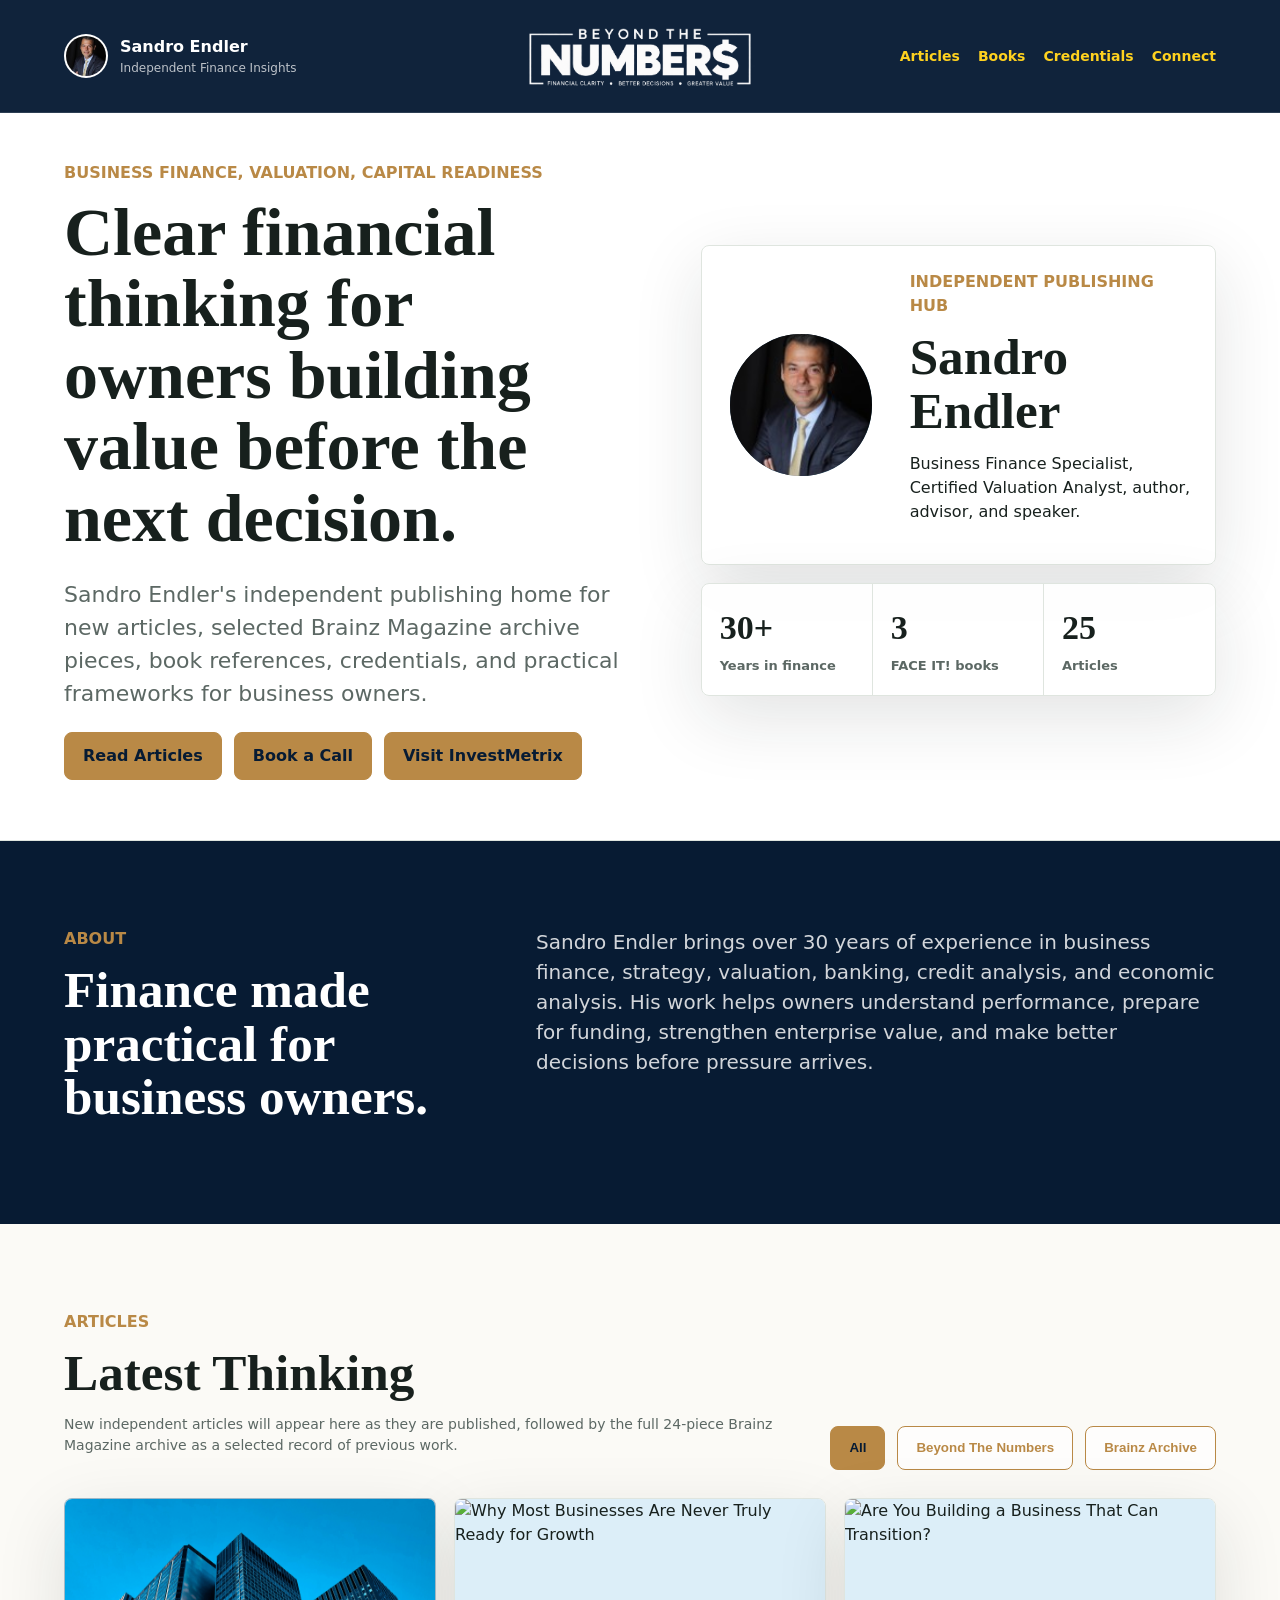
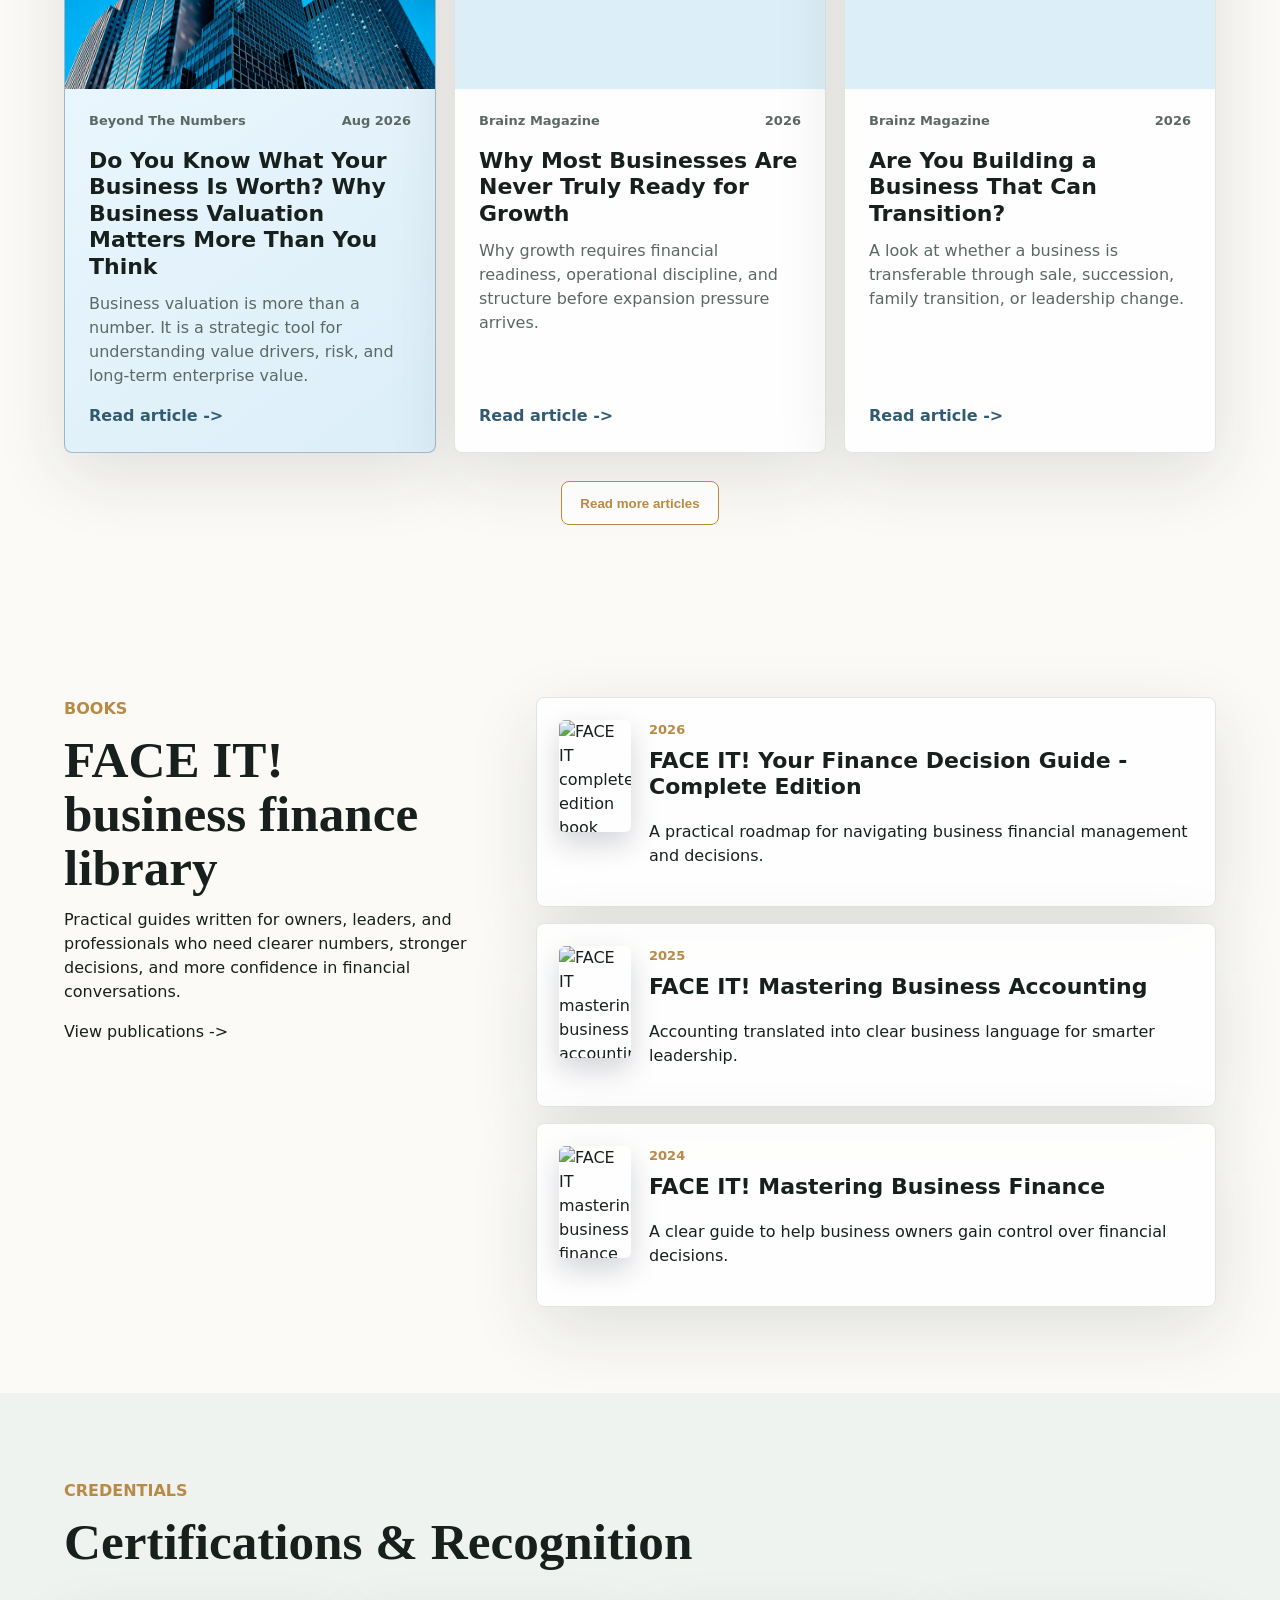
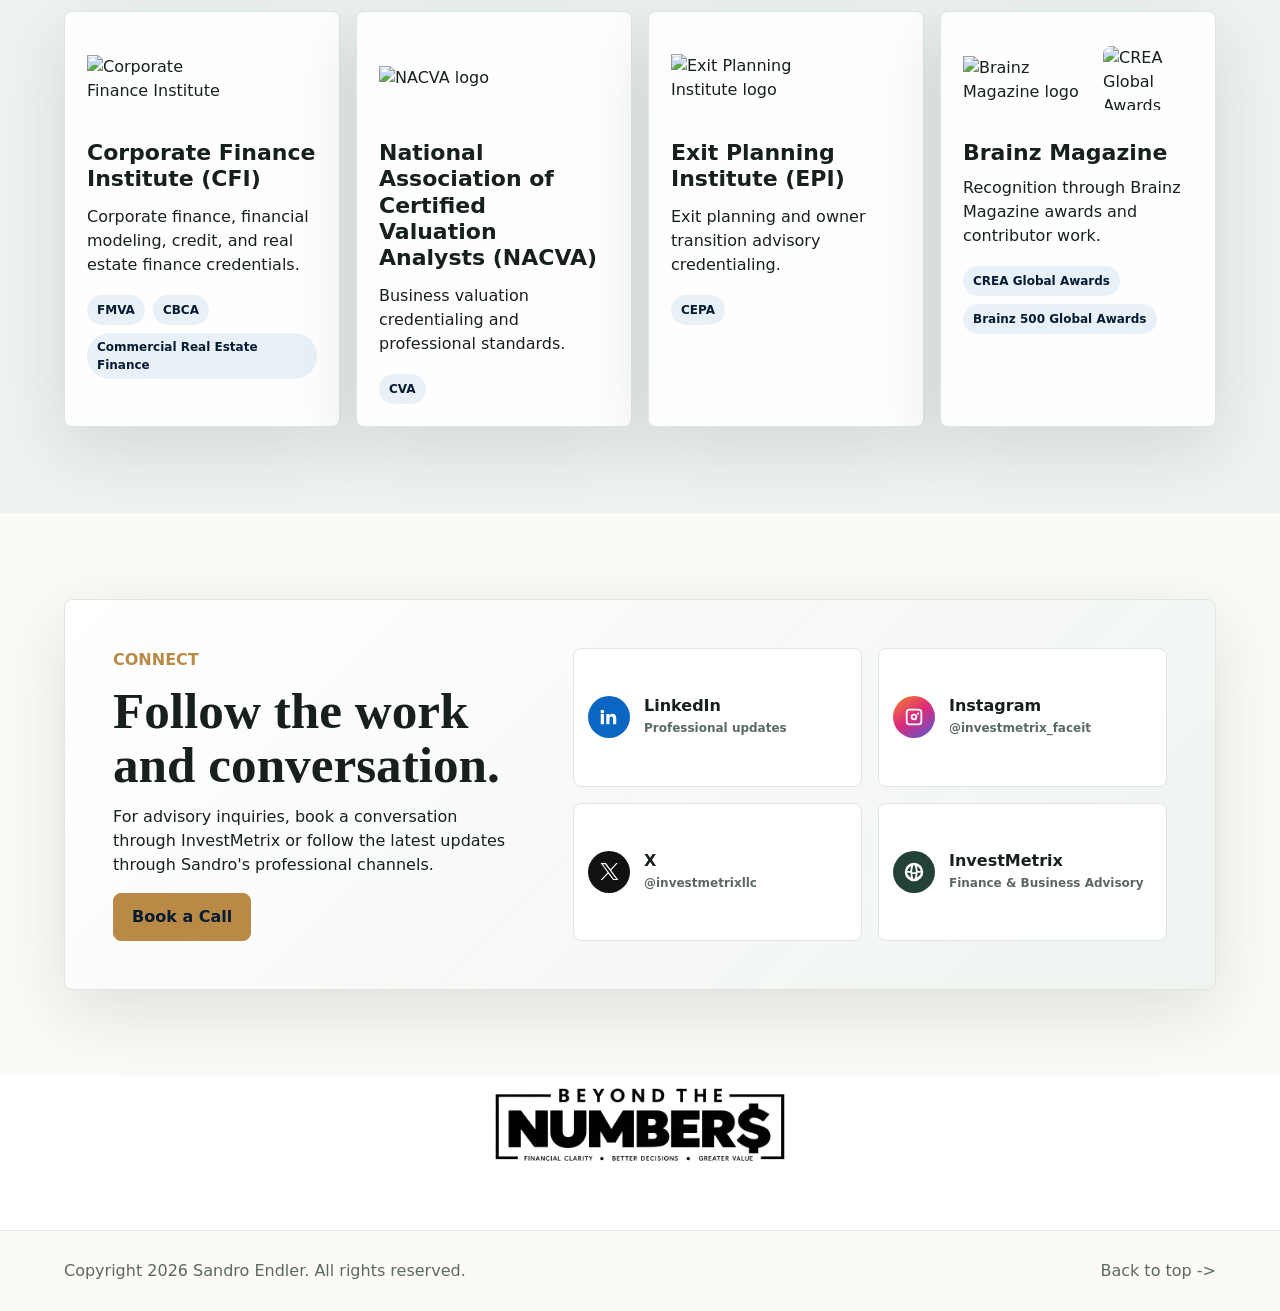
==== index.html @ a24d7254 "Add files via upload" ====
<!doctype html>
<html lang="en">
  <head>
    <meta charset="utf-8" />
    <meta name="viewport" content="width=device-width, initial-scale=1" />
    <title>Sandro Endler | Finance Articles, Books & Insights</title>
    <meta
      name="description"
      content="Articles, books, certifications, and finance insights from Sandro Endler, business finance specialist and founder of InvestMetrix."
    />
    <link rel="stylesheet" href="styles.css" />
  </head>
  <body>
    <svg class="icon-sprite" aria-hidden="true" focusable="false">
      <symbol id="icon-linkedin" viewBox="0 0 24 24">
        <path d="M6.94 8.98H3.75v10.29h3.19V8.98ZM5.34 4.73a1.85 1.85 0 1 0 0 3.7 1.85 1.85 0 0 0 0-3.7Zm13.91 8.64c0-3.09-1.65-4.53-3.85-4.53a3.33 3.33 0 0 0-3.01 1.66h-.04V8.98H9.3v10.29h3.18v-5.09c0-1.34.25-2.64 1.91-2.64 1.64 0 1.66 1.53 1.66 2.73v5h3.19v-5.9Z" />
      </symbol>
      <symbol id="icon-instagram" viewBox="0 0 24 24">
        <path d="M7.5 3.75h9A3.75 3.75 0 0 1 20.25 7.5v9a3.75 3.75 0 0 1-3.75 3.75h-9A3.75 3.75 0 0 1 3.75 16.5v-9A3.75 3.75 0 0 1 7.5 3.75Zm0 1.8A1.95 1.95 0 0 0 5.55 7.5v9a1.95 1.95 0 0 0 1.95 1.95h9a1.95 1.95 0 0 0 1.95-1.95v-9a1.95 1.95 0 0 0-1.95-1.95h-9Zm4.5 3.2a3.25 3.25 0 1 1 0 6.5 3.25 3.25 0 0 1 0-6.5Zm0 1.8a1.45 1.45 0 1 0 0 2.9 1.45 1.45 0 0 0 0-2.9Zm4.1-2.95a1.05 1.05 0 1 1 0 2.1 1.05 1.05 0 0 1 0-2.1Z" />
      </symbol>
      <symbol id="icon-x" viewBox="0 0 24 24">
        <path d="M14.18 10.25 20.78 3h-1.56l-5.73 6.29L8.91 3H3.63l6.92 9.51L3.63 20.1h1.56l6.05-6.64 4.84 6.64h5.28l-7.18-9.85Zm-2.14 2.35-.7-.95-5.58-7.48h2.4l4.5 6.03.7.95 5.86 7.86h-2.4l-4.78-6.41Z" />
      </symbol>
      <symbol id="icon-globe" viewBox="0 0 24 24">
        <path d="M12 2.75a9.25 9.25 0 1 0 0 18.5 9.25 9.25 0 0 0 0-18.5Zm6.84 8.35h-3.12a13.74 13.74 0 0 0-1.05-5.07 7.5 7.5 0 0 1 4.17 5.07Zm-6.84-6.6c.79 1.15 1.57 3.34 1.74 6.6h-3.48c.17-3.26.95-5.45 1.74-6.6Zm-7.08 8.35h3.58c.03 1.7.24 3.27.6 4.59a7.5 7.5 0 0 1-4.18-4.59Zm3.58-1.75H5.16a7.5 7.5 0 0 1 4.17-5.07 13.74 13.74 0 0 0-1.05 5.07Zm3.5 8.4c-.7-1.01-1.39-2.85-1.66-5.4h3.32c-.27 2.55-.96 4.39-1.66 5.4Zm1.84-7.15h-3.68a30.62 30.62 0 0 1 0-1.25h3.68a30.62 30.62 0 0 1 0 1.25Zm1.06 5.09c.36-1.32.57-2.89.6-4.59h3.58a7.5 7.5 0 0 1-4.18 4.59Z" />
      </symbol>
      <symbol id="icon-chart" viewBox="0 0 24 24">
        <path d="M4.5 19.5h15a1 1 0 0 0 0-2h-14v-13a1 1 0 0 0-2 0v14a1 1 0 0 0 1 1Zm3-4.5a1 1 0 0 0 1.42 0l2.25-2.25 2.08 2.08a1 1 0 0 0 1.42 0l4.83-4.83a1 1 0 1 0-1.42-1.42l-4.12 4.13-2.08-2.09a1 1 0 0 0-1.42 0L7.5 13.59a1 1 0 0 0 0 1.41Z" />
      </symbol>
    </svg>
    <header class="site-header">
      <a class="brand" href="#top" aria-label="Sandro Endler home">
        <img class="brand-photo" src="assets/sandro-endler-author-picture.jpg" alt="Sandro Endler" />
        <span>
          <strong>Sandro Endler</strong>
          <small>Independent Finance Insights</small>
        </span>
      </a>
      <a class="header-logo" href="#top" aria-label="Beyond the Numbers home">
        <img src="[data-uri]" alt="Beyond the Numbers" />
      </a>
      <nav aria-label="Primary navigation">
        <a href="#articles">Articles</a>
        <a href="#books">Books</a>
        <a href="#credentials">Credentials</a>
        <a href="#contact">Connect</a>
      </nav>
    </header>

    <main id="top">
      <section class="hero">
        <div class="hero-copy">
          <p class="eyebrow">Business finance, valuation, capital readiness</p>
          <h1>Clear financial thinking for owners building value before the next decision.</h1>
          <p class="hero-text">
            Sandro Endler's independent publishing home for new articles, selected Brainz
            Magazine archive pieces, book references, credentials, and practical frameworks
            for business owners.
          </p>
          <div class="hero-actions" aria-label="Primary actions">
            <a class="button primary" href="#articles">Read Articles</a>
            <a class="button secondary" href="https://calendly.com/investmetrix-pkm/new-meeting?month=2026-08" target="_blank" rel="noreferrer">Book a Call</a>
            <a class="button secondary" href="https://investmetrix.com/" target="_blank" rel="noreferrer">Visit InvestMetrix</a>
          </div>
        </div>
        <aside class="hero-panel" aria-label="Professional profile summary">
          <div class="profile-card">
            <img class="portrait portrait-photo" src="assets/sandro-endler-author-picture.jpg" alt="Sandro Endler" />
            <div>
              <p class="profile-kicker">Independent publishing hub</p>
              <h2>Sandro Endler</h2>
              <p>Business Finance Specialist, Certified Valuation Analyst, author, advisor, and speaker.</p>
            </div>
          </div>
          <div class="metric-grid">
            <div>
              <strong>30+</strong>
              <span>Years in finance</span>
            </div>
            <div>
              <strong>3</strong>
              <span>FACE IT! books</span>
            </div>
            <div>
              <strong>25</strong>
              <span>Articles</span>
            </div>
          </div>
        </aside>
      </section>

      <section class="intro-band" aria-label="About Sandro">
        <div>
          <p class="section-label">About</p>
          <h2>Finance made practical for business owners.</h2>
        </div>
        <p>
          Sandro Endler brings over 30 years of experience in business finance, strategy,
          valuation, banking, credit analysis, and economic analysis. His work helps owners
          understand performance, prepare for funding, strengthen enterprise value, and make
          better decisions before pressure arrives.
        </p>
      </section>

      <section class="section" id="articles">
        <div class="section-heading">
          <div>
            <p class="section-label">Articles</p>
            <h2>Latest Thinking</h2>
            <p class="section-intro">
              New independent articles will appear here as they are published, followed by the
              full 24-piece Brainz Magazine archive as a selected record of previous work.
            </p>
          </div>
          <div class="filters" aria-label="Article filters">
            <button class="filter active" type="button" data-filter="all">All</button>
            <button class="filter" type="button" data-filter="original">Beyond The Numbers</button>
            <button class="filter" type="button" data-filter="brainz">Brainz Archive</button>
          </div>
        </div>
        <div class="article-grid" id="articleGrid" aria-live="polite"></div>
        <div class="article-more">
          <button class="button secondary" id="articleToggle" type="button" hidden>Read more articles</button>
        </div>
      </section>

      <section class="section split" id="books">
        <div>
          <p class="section-label">Books</p>
          <h2>FACE IT! business finance library</h2>
          <p>
            Practical guides written for owners, leaders, and professionals who need clearer
            numbers, stronger decisions, and more confidence in financial conversations.
          </p>
          <a class="text-link" href="https://faceitbooks.com/" target="_blank" rel="noreferrer">View publications</a>
        </div>
        <div class="book-list">
          <a class="book-card-link" href="https://faceitbooks.com/" target="_blank" rel="noreferrer">
            <img class="book-cover" src="https://img1.wsimg.com/isteam/ip/8fbbcf74-b5f7-44ec-bb6f-221cc5fe2a6e/Complete%20Edition%20Book%20Cover%20COming%20Soon.png/:/rs=w:160,h:240,cg:true,m/cr=w:160,h:240" alt="FACE IT complete edition book cover" />
            <span>2026</span>
            <h3>FACE IT! Your Finance Decision Guide - Complete Edition</h3>
            <p>A practical roadmap for navigating business financial management and decisions.</p>
          </a>
          <a class="book-card-link" href="https://faceitbooks.com/" target="_blank" rel="noreferrer">
            <img class="book-cover" src="https://img1.wsimg.com/isteam/ip/8fbbcf74-b5f7-44ec-bb6f-221cc5fe2a6e/blob-9ce7438.png/:/cr=t:0%25,l:0%25,w:100%25,h:100%25/rs=w:160,h:240,cg:true" alt="FACE IT mastering business accounting book cover" />
            <span>2025</span>
            <h3>FACE IT! Mastering Business Accounting</h3>
            <p>Accounting translated into clear business language for smarter leadership.</p>
          </a>
          <a class="book-card-link" href="https://faceitbooks.com/" target="_blank" rel="noreferrer">
            <img class="book-cover" src="https://img1.wsimg.com/isteam/ip/8fbbcf74-b5f7-44ec-bb6f-221cc5fe2a6e/blob-c83eae5.png/:/cr=t:0%25,l:0%25,w:100%25,h:100%25/rs=w:160,h:240,cg:true" alt="FACE IT mastering business finance book cover" />
            <span>2024</span>
            <h3>FACE IT! Mastering Business Finance</h3>
            <p>A clear guide to help business owners gain control over financial decisions.</p>
          </a>
        </div>
      </section>

      <section class="section credentials" id="credentials">
        <div class="section-heading">
          <div>
            <p class="section-label">Credentials</p>
            <h2>Certifications & Recognition</h2>
          </div>
        </div>
        <div class="credential-grid">
          <article>
            <div class="credential-logo-wrap">
              <img class="credential-logo cfi-logo" src="https://cdn.corporatefinanceinstitute.com/wp-content/themes/cfi/dist/images/logotm-cfi.svg" alt="Corporate Finance Institute logo" />
            </div>
            <h3>Corporate Finance Institute (CFI)</h3>
            <p>Corporate finance, financial modeling, credit, and real estate finance credentials.</p>
            <div class="credential-tags">
              <span>FMVA</span>
              <span>CBCA</span>
              <span>Commercial Real Estate Finance</span>
            </div>
          </article>
          <article>
            <div class="credential-logo-wrap">
              <img class="credential-logo nacva-logo" src="https://www.nacva.com/images/theme/logo.png" alt="NACVA logo" />
            </div>
            <h3>National Association of Certified Valuation Analysts (NACVA)</h3>
            <p>Business valuation credentialing and professional standards.</p>
            <div class="credential-tags">
              <span>CVA</span>
            </div>
          </article>
          <article>
            <div class="credential-logo-wrap">
              <img class="credential-logo epi-logo" src="https://exit-planning-institute.org/hs-fs/hubfs/EPI-Live-Logo_Full%20Color-1.png?width=175&height=78&name=EPI-Live-Logo_Full%20Color-1.png" alt="Exit Planning Institute logo" />
            </div>
            <h3>Exit Planning Institute (EPI)</h3>
            <p>Exit planning and owner transition advisory credentialing.</p>
            <div class="credential-tags">
              <span>CEPA</span>
            </div>
          </article>
          <article class="award-card brainz-award-card">
            <div class="credential-logo-wrap brainz-wrap">
              <img class="credential-logo brainz-logo" src="https://static.wixstatic.com/media/e8d7f8_9867eee030d94c4b805f8f80b3093bdc~mv2.png/v1/crop/x_0,y_1094,w_4500,h_2313/fill/w_254,h_132,fp_0.50_0.50,q_85,usm_0.66_1.00_0.01,enc_avif,quality_auto/fcfcfc-01.png" alt="Brainz Magazine logo" />
              <img class="award-image" src="https://img1.wsimg.com/isteam/ip/8fbbcf74-b5f7-44ec-bb6f-221cc5fe2a6e/Post%201%20Award%20.png/:/cr=t:0%25,l:0%25,w:100%25,h:100%25/rs=w:420,h:420" alt="CREA Global Awards recognition" />
            </div>
            <div class="brainz-award-copy">
              <h3>Brainz Magazine</h3>
              <p>Recognition through Brainz Magazine awards and contributor work.</p>
              <div class="credential-tags">
                <span>CREA Global Awards</span>
                <span>Brainz 500 Global Awards</span>
              </div>
            </div>
          </article>
        </div>
      </section>

      <section class="section contact" id="contact">
        <div>
          <p class="section-label">Connect</p>
          <h2>Follow the work and conversation.</h2>
          <p>
            For advisory inquiries, book a conversation through InvestMetrix or follow the
            latest updates through Sandro's professional channels.
          </p>
          <a class="button primary" href="https://calendly.com/investmetrix-pkm/new-meeting?month=2026-08" target="_blank" rel="noreferrer">Book a Call</a>
        </div>
        <div class="social-grid" aria-label="Social media links">
          <a class="social-link linkedin" href="https://www.linkedin.com/in/sandroendler" target="_blank" rel="noreferrer">
            <span class="social-icon"><svg><use href="#icon-linkedin"></use></svg></span>
            <span><strong>LinkedIn</strong><small>Professional updates</small></span>
          </a>
          <a class="social-link instagram" href="https://www.instagram.com/investmetrix_faceit" target="_blank" rel="noreferrer">
            <span class="social-icon"><svg><use href="#icon-instagram"></use></svg></span>
            <span><strong>Instagram</strong><small>@investmetrix_faceit</small></span>
          </a>
          <a class="social-link x-twitter" href="https://www.x.com/@investmetrixllc" target="_blank" rel="noreferrer">
            <span class="social-icon"><svg><use href="#icon-x"></use></svg></span>
            <span><strong>X</strong><small>@investmetrixllc</small></span>
          </a>
          <a class="social-link website" href="https://investmetrix.com/" target="_blank" rel="noreferrer">
            <span class="social-icon"><svg><use href="#icon-globe"></use></svg></span>
            <span><strong>InvestMetrix</strong><small>Finance & Business Advisory</small></span>
          </a>
        </div>
      </section>

      <section class="closing-logo" aria-label="Beyond the Numbers">
        <img src="[data-uri]" alt="Beyond the Numbers - Financial Clarity, Better Decisions, Greater Value" />
      </section>
    </main>

    <footer>
      <p>Copyright <span id="year"></span> Sandro Endler. All rights reserved.</p>
      <a href="#top">Back to top</a>
    </footer>

    <script src="articles.js?v=internal-reader-26"></script>
    <script src="script.js?v=internal-reader-26"></script>
  </body>
</html>
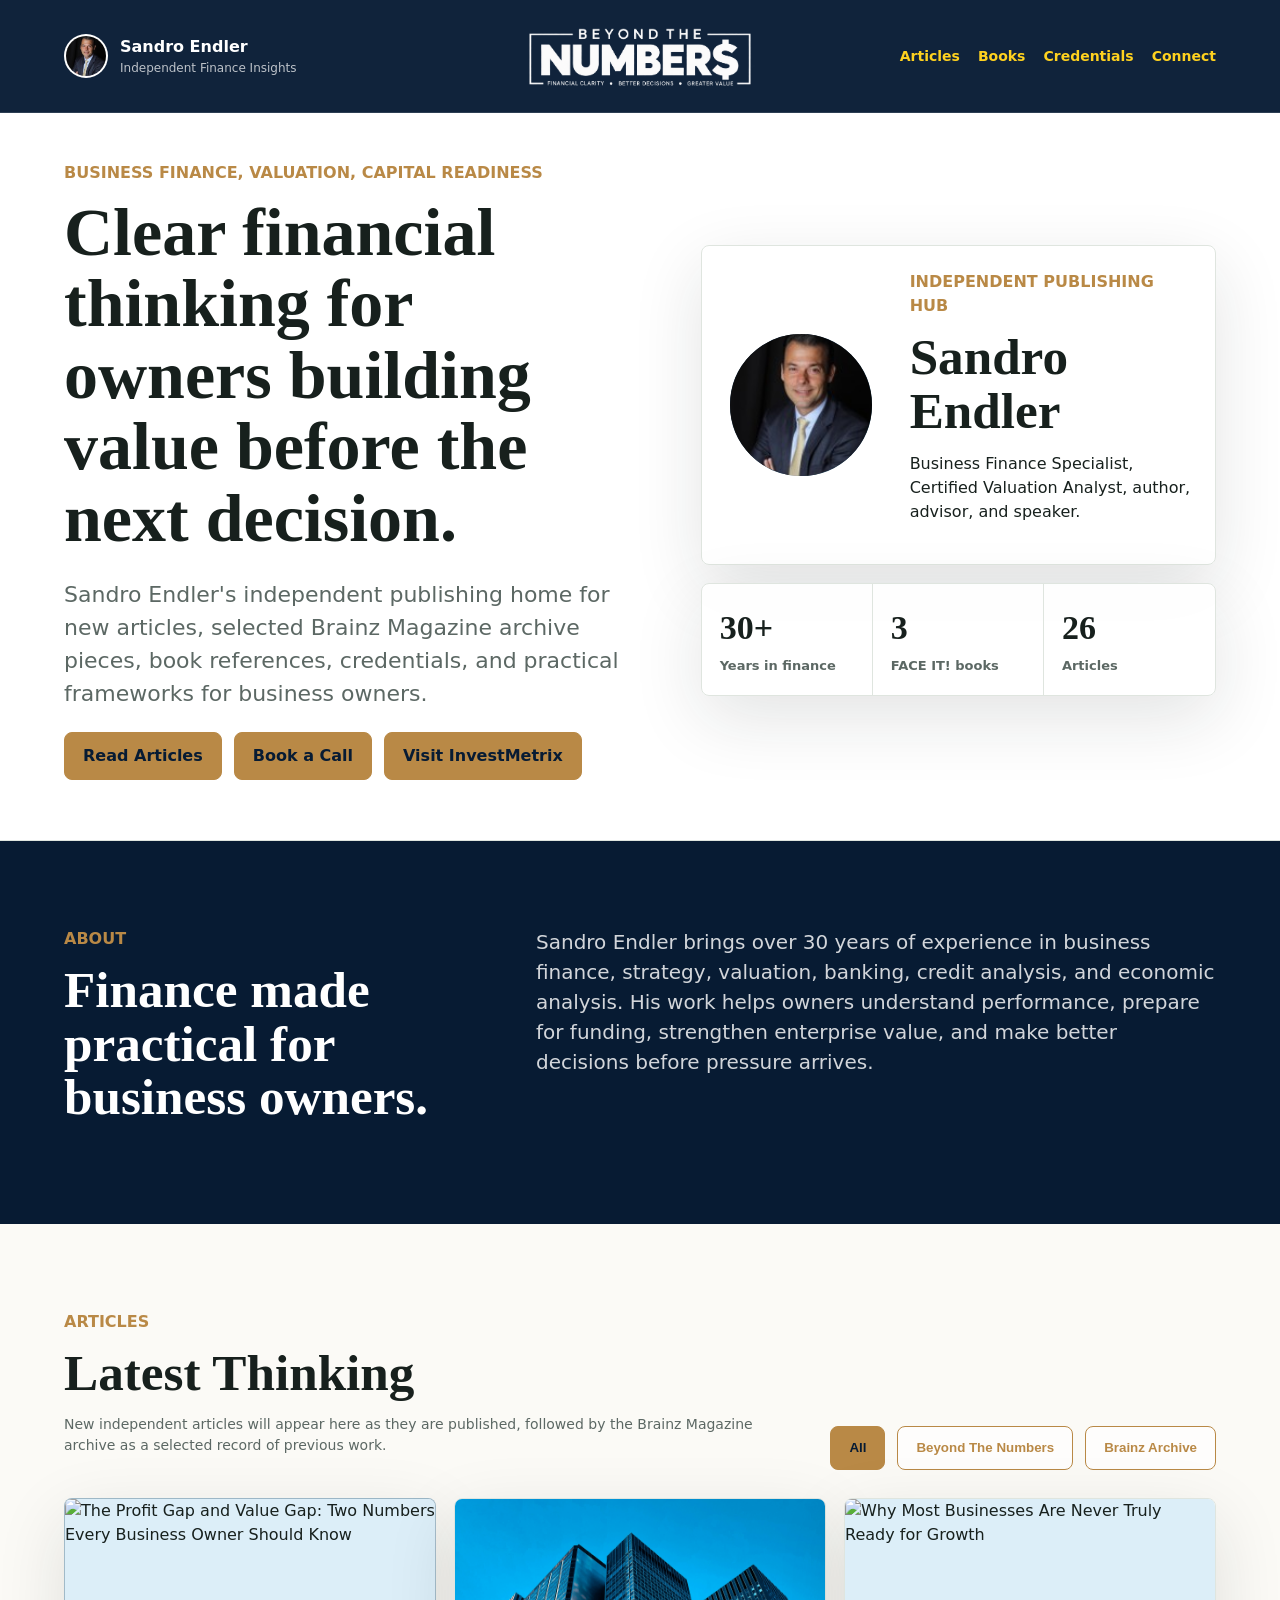
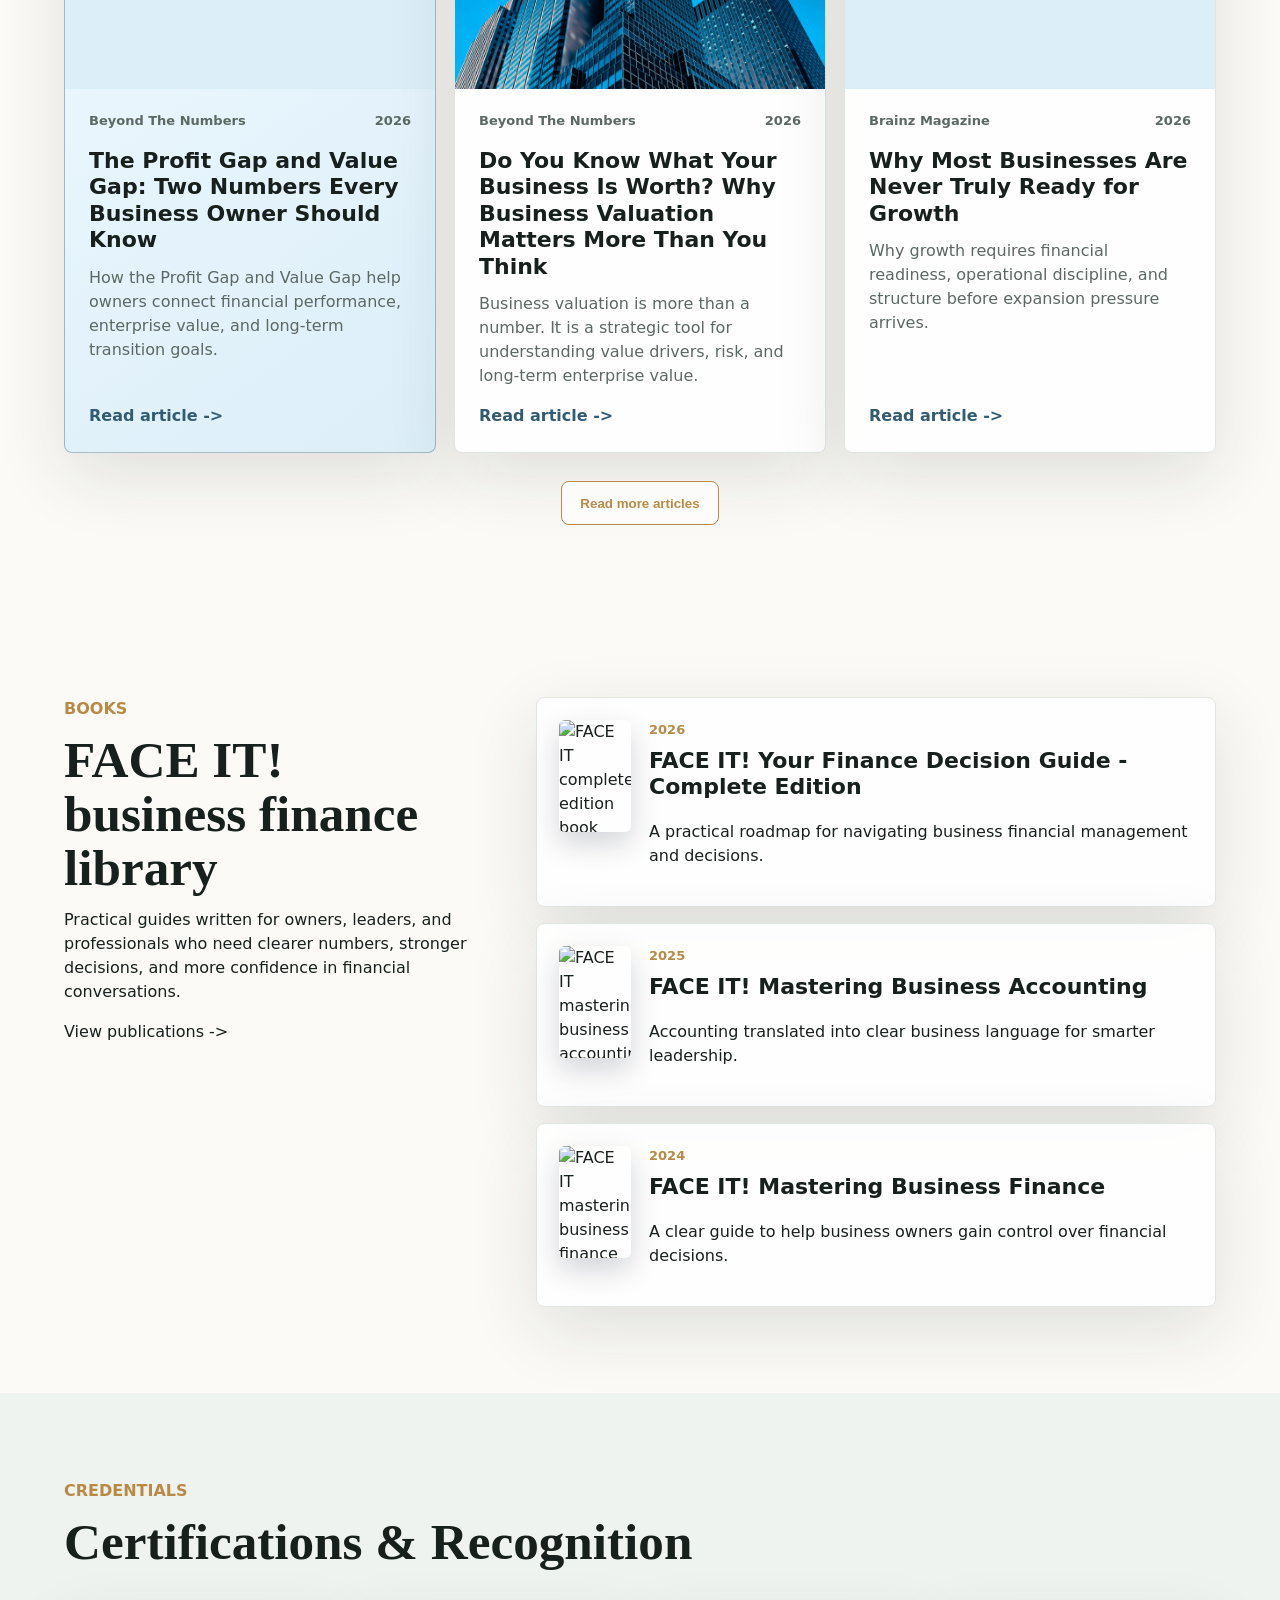
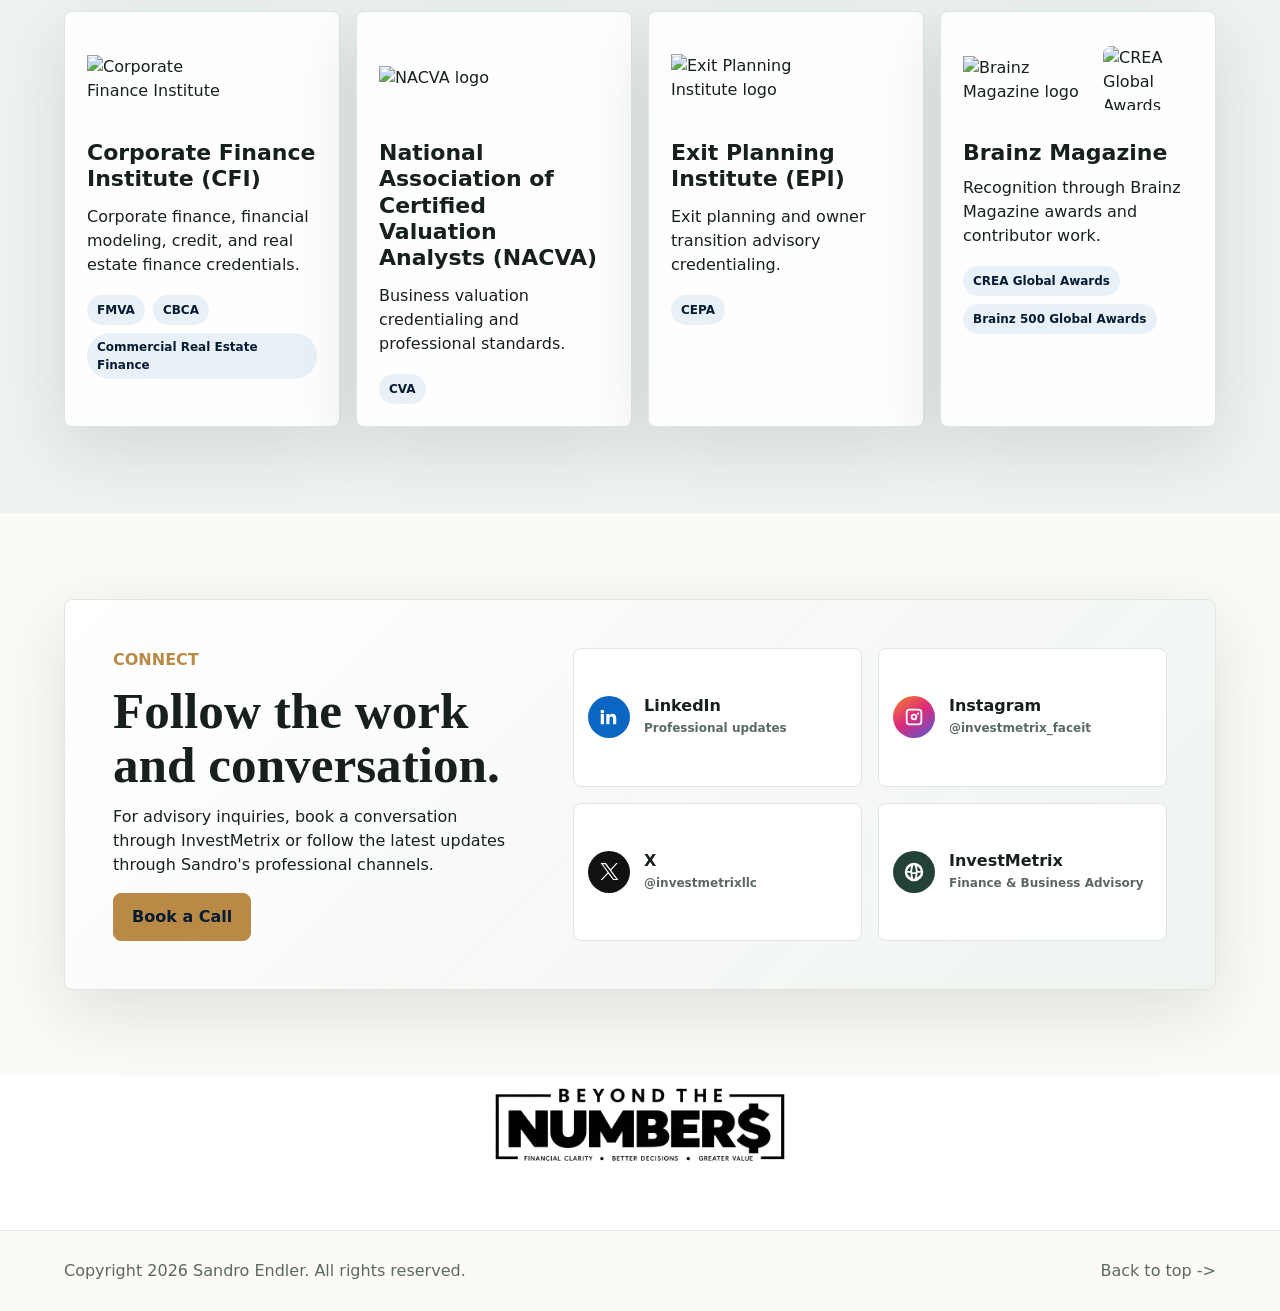
==== commit ce9107bf: "Add files via upload" ====
--- a/index.html
+++ b/index.html
@@ -82,8 +82,8 @@
               <span>FACE IT! books</span>
             </div>
             <div>
-              <strong>25</strong>
-              <span>Articles</span>
+                <strong>26</strong>
+                <span>Articles</span>
             </div>
           </div>
         </aside>
@@ -108,8 +108,8 @@
             <p class="section-label">Articles</p>
             <h2>Latest Thinking</h2>
             <p class="section-intro">
-              New independent articles will appear here as they are published, followed by the
-              full 24-piece Brainz Magazine archive as a selected record of previous work.
+              New independent articles will appear here as they are published, followed by the
+              Brainz Magazine archive as a selected record of previous work.
             </p>
           </div>
           <div class="filters" aria-label="Article filters">
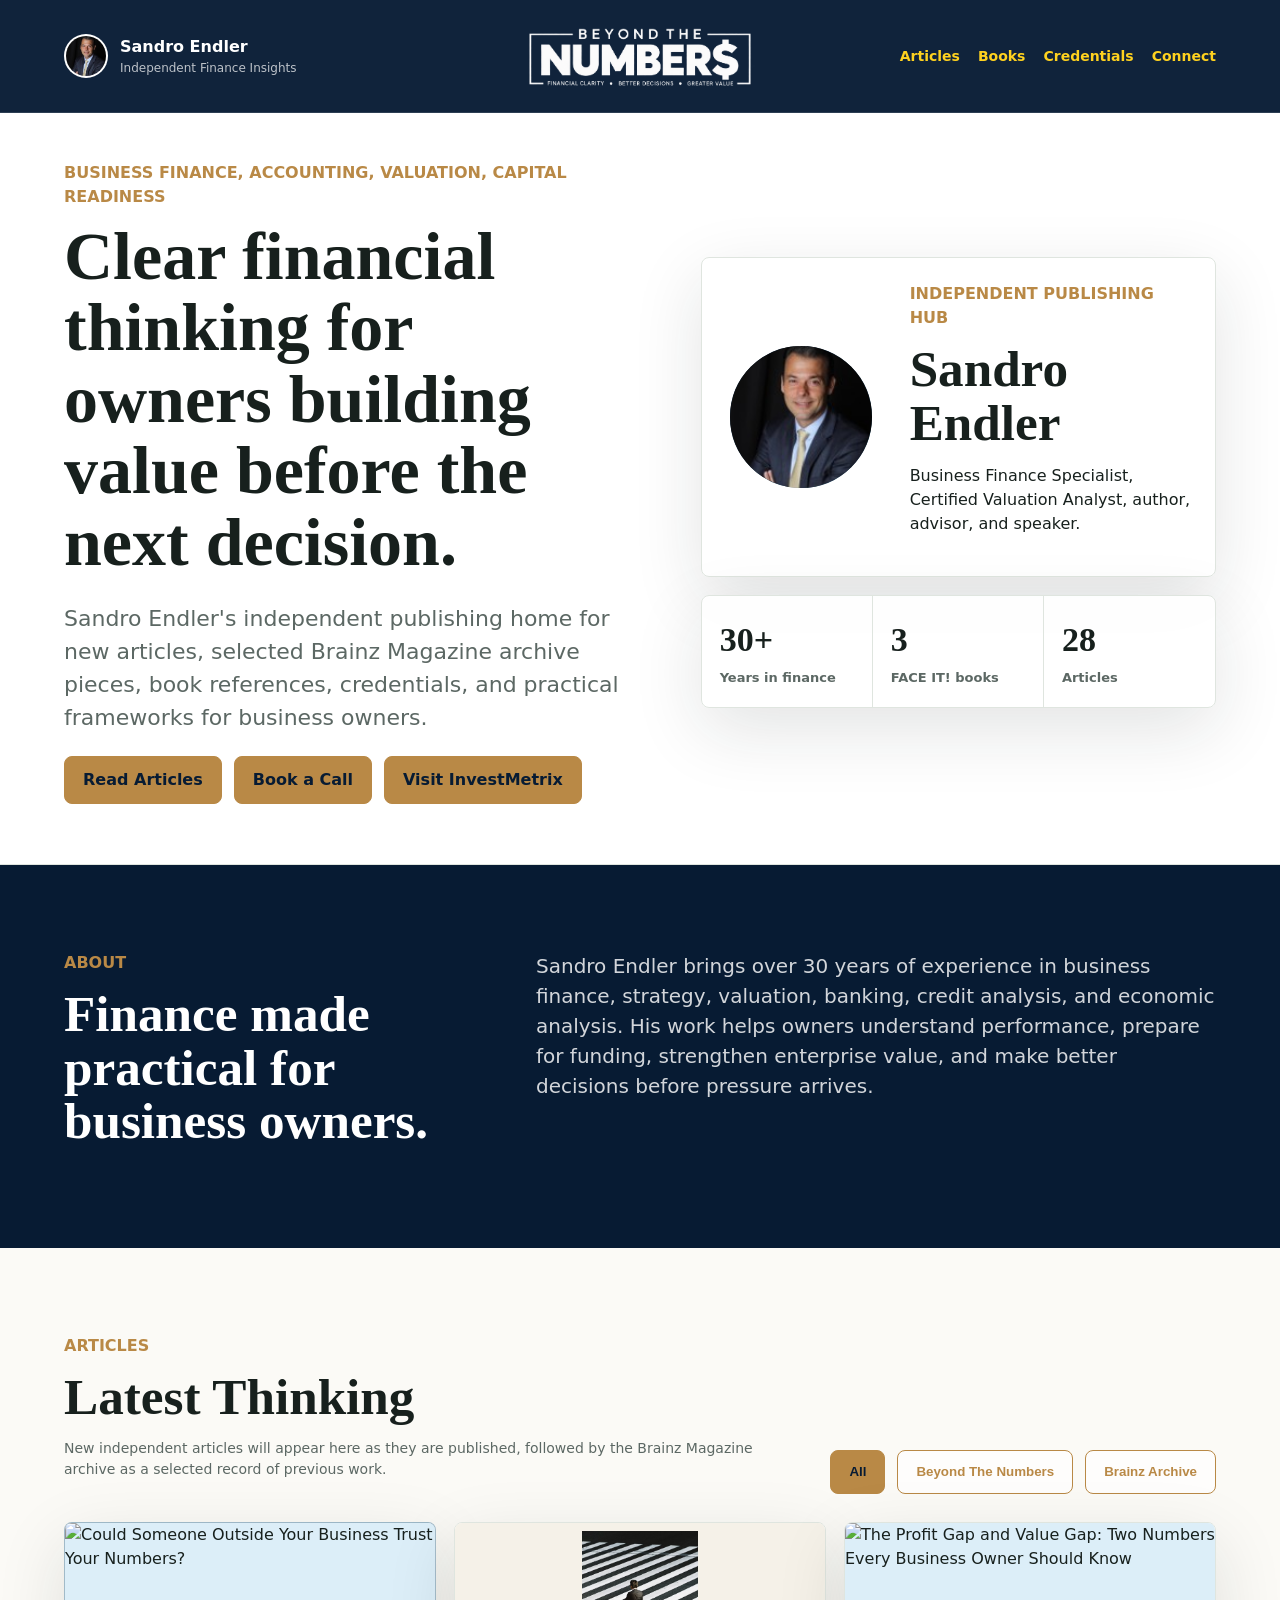
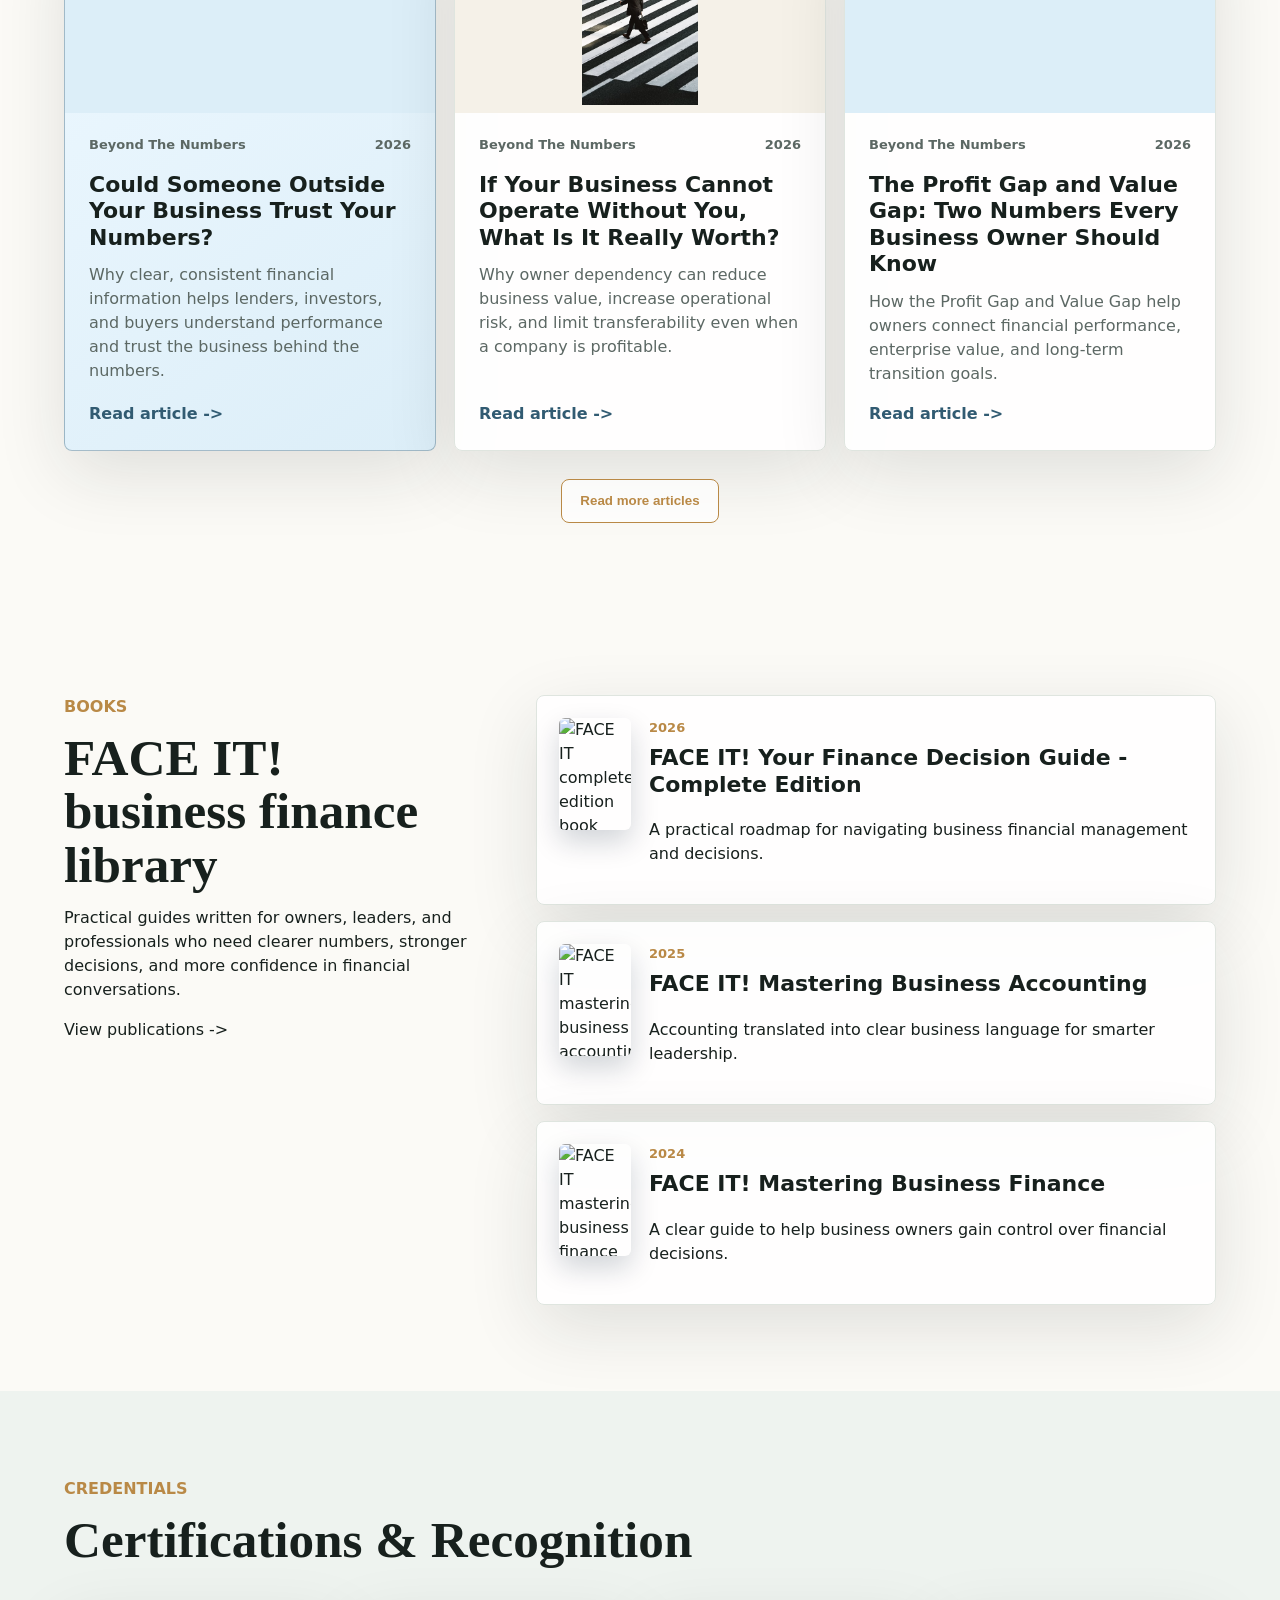
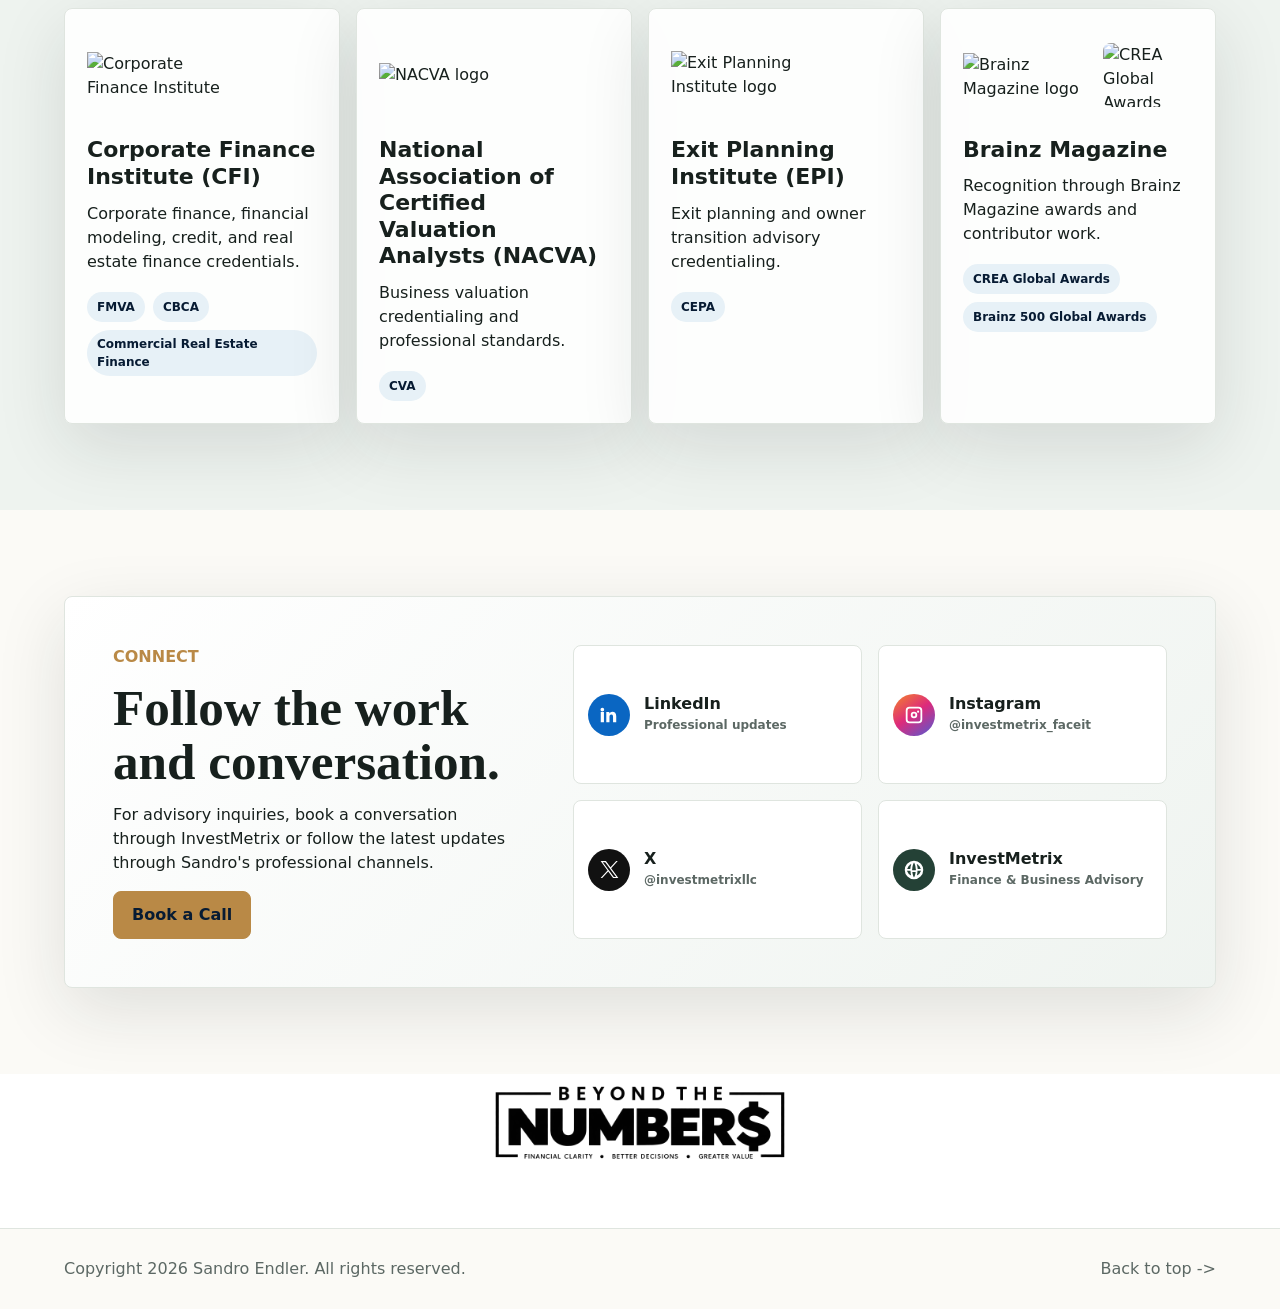
==== commit 01bad36f: "Add trust in financial numbers article" ====
--- a/index.html
+++ b/index.html
@@ -50,7 +50,7 @@
     <main id="top">
       <section class="hero">
         <div class="hero-copy">
-          <p class="eyebrow">Business finance, valuation, capital readiness</p>
+          <p class="eyebrow">Business finance, accounting, valuation, capital readiness</p>
           <h1>Clear financial thinking for owners building value before the next decision.</h1>
           <p class="hero-text">
             Sandro Endler's independent publishing home for new articles, selected Brainz
@@ -82,7 +82,7 @@
               <span>FACE IT! books</span>
             </div>
             <div>
-                <strong>26</strong>
+                <strong>28</strong>
                 <span>Articles</span>
             </div>
           </div>
@@ -253,7 +253,7 @@
       <a href="#top">Back to top</a>
     </footer>
 
-    <script src="articles.js?v=internal-reader-26"></script>
-    <script src="script.js?v=internal-reader-26"></script>
+    <script src="articles.js?v=internal-reader-28"></script>
+    <script src="script.js?v=internal-reader-28"></script>
   </body>
 </html>
--- a/styles.css
+++ b/styles.css
@@ -385,6 +385,13 @@
   background: #dceef8;
 }
 
+.article-image[src$="082526_article.png"],
+.article-image.contain-image {
+  object-fit: contain;
+  background: #f5f1e8;
+  padding: 8px;
+}
+
 .article-placeholder {
   display: grid;
   place-items: center;
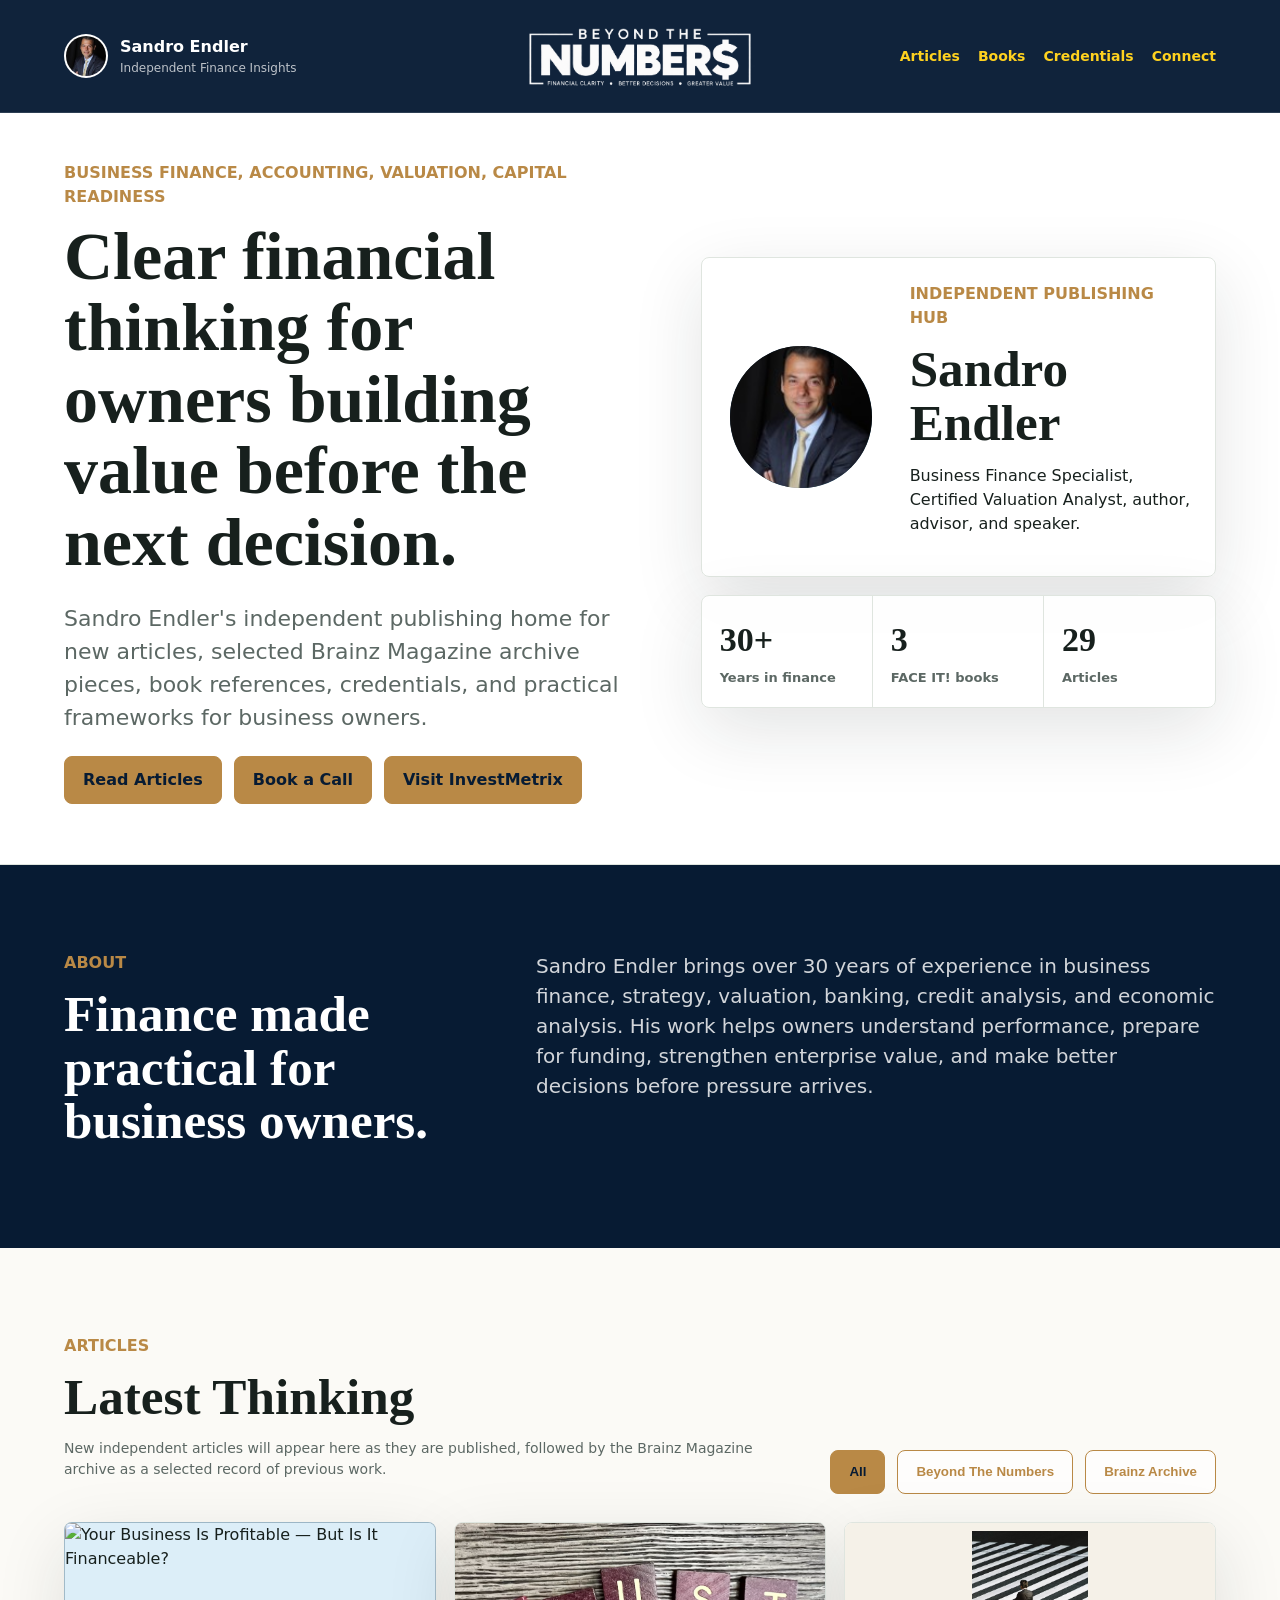
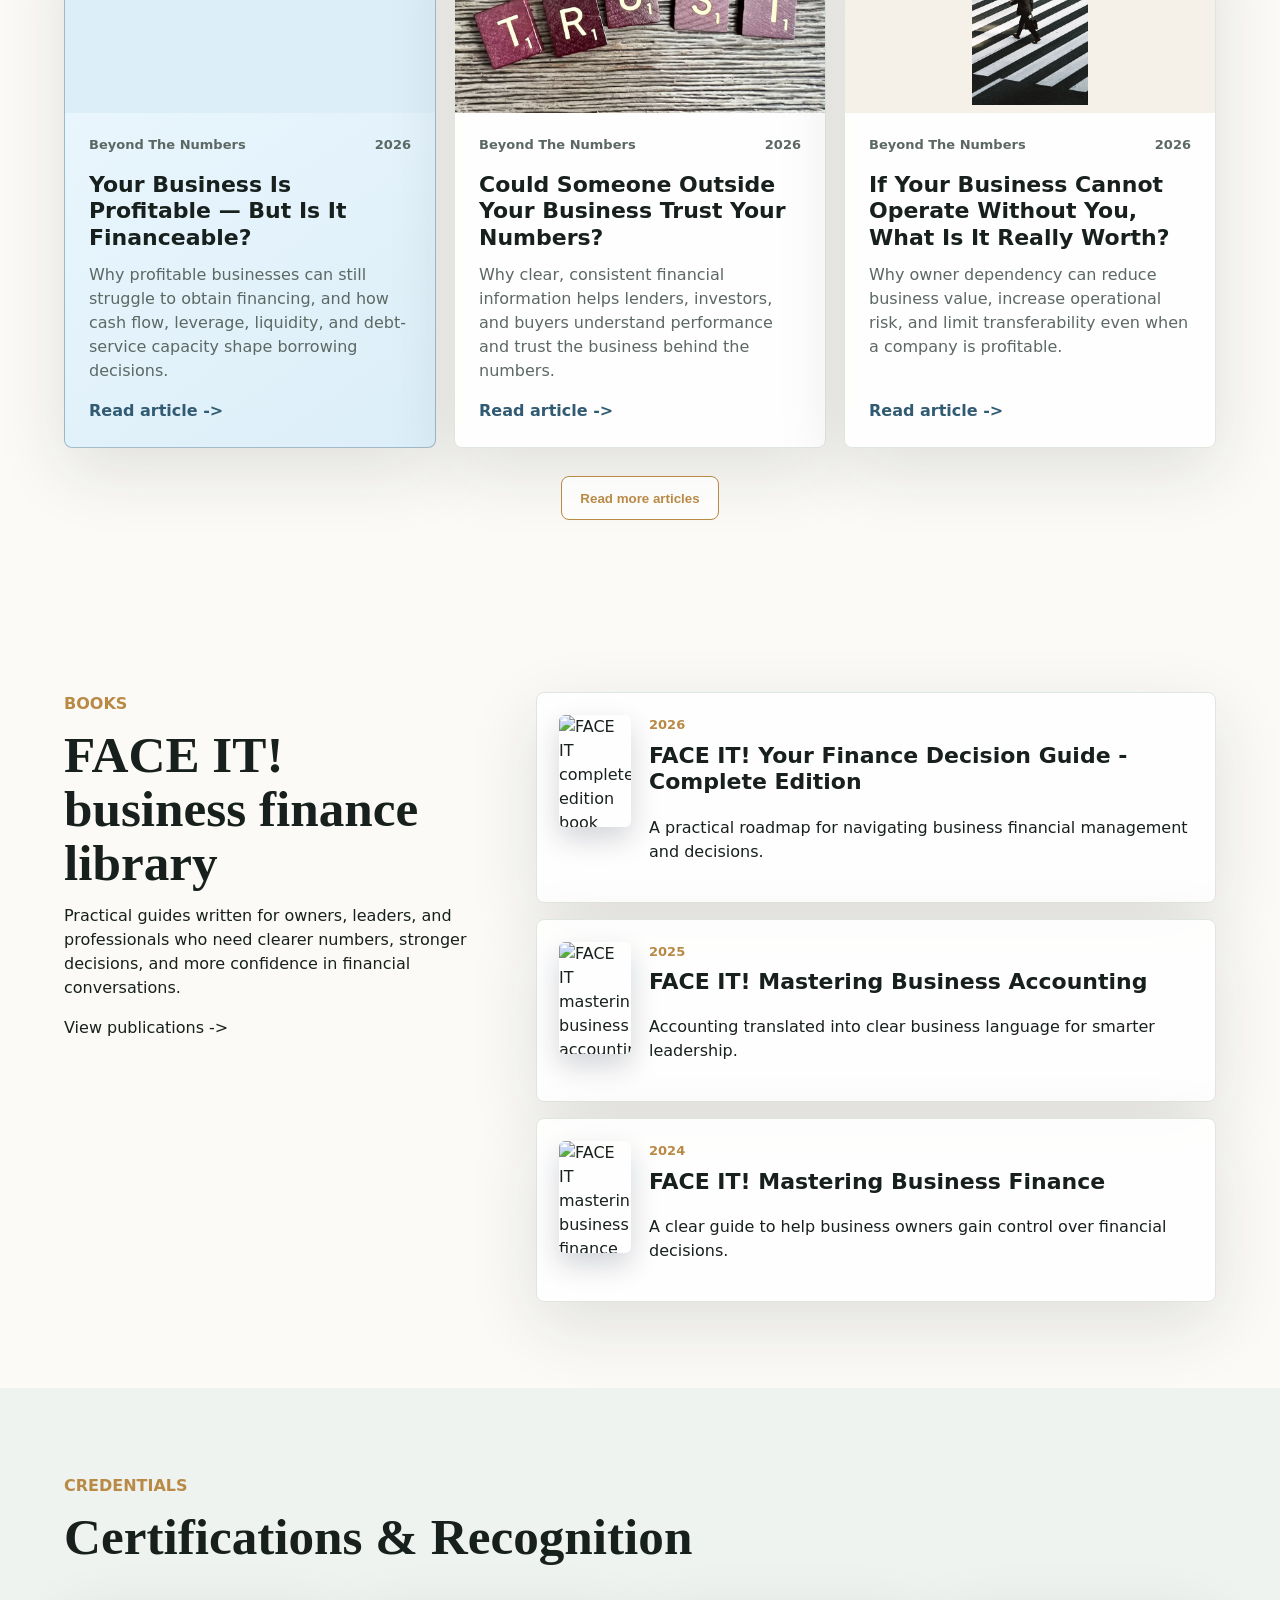
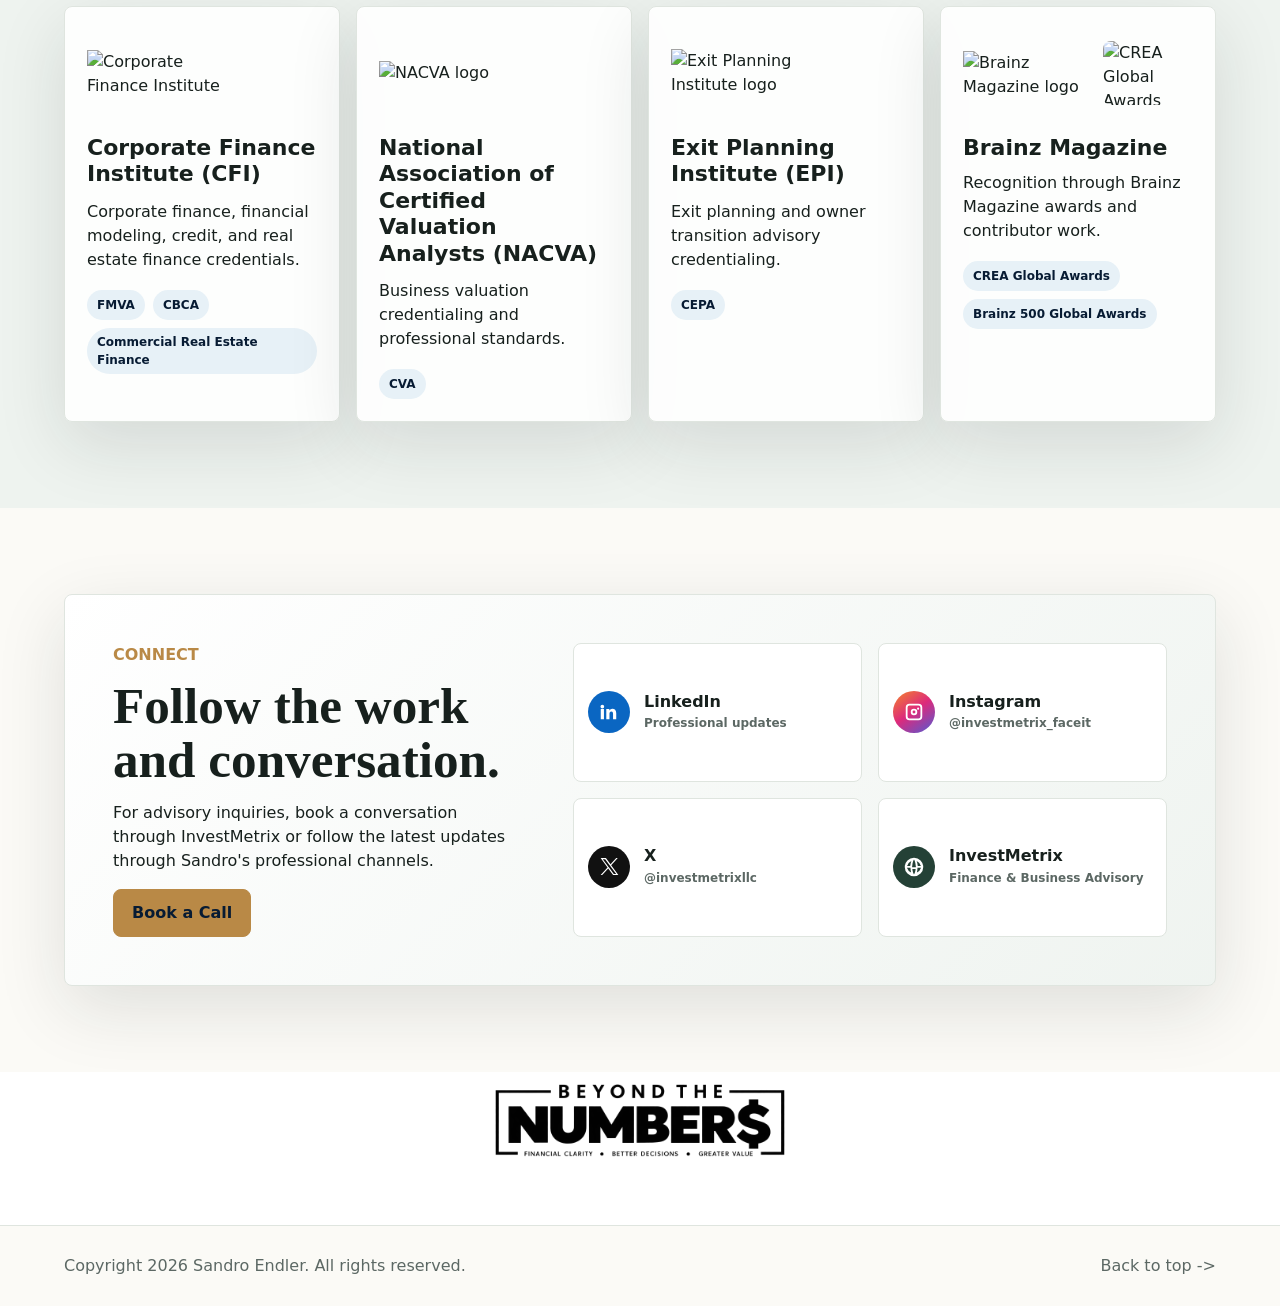
==== commit e25d5bd3: "Add financeability article" ====
--- a/index.html
+++ b/index.html
@@ -82,7 +82,7 @@
               <span>FACE IT! books</span>
             </div>
             <div>
-                <strong>28</strong>
+                <strong>29</strong>
                 <span>Articles</span>
             </div>
           </div>
@@ -253,7 +253,7 @@
       <a href="#top">Back to top</a>
     </footer>
 
-    <script src="articles.js?v=internal-reader-28"></script>
-    <script src="script.js?v=internal-reader-28"></script>
-  </body>
+    <script src="articles.js?v=internal-reader-29"></script>
+    <script src="script.js?v=internal-reader-29"></script>
+  </body>
 </html>
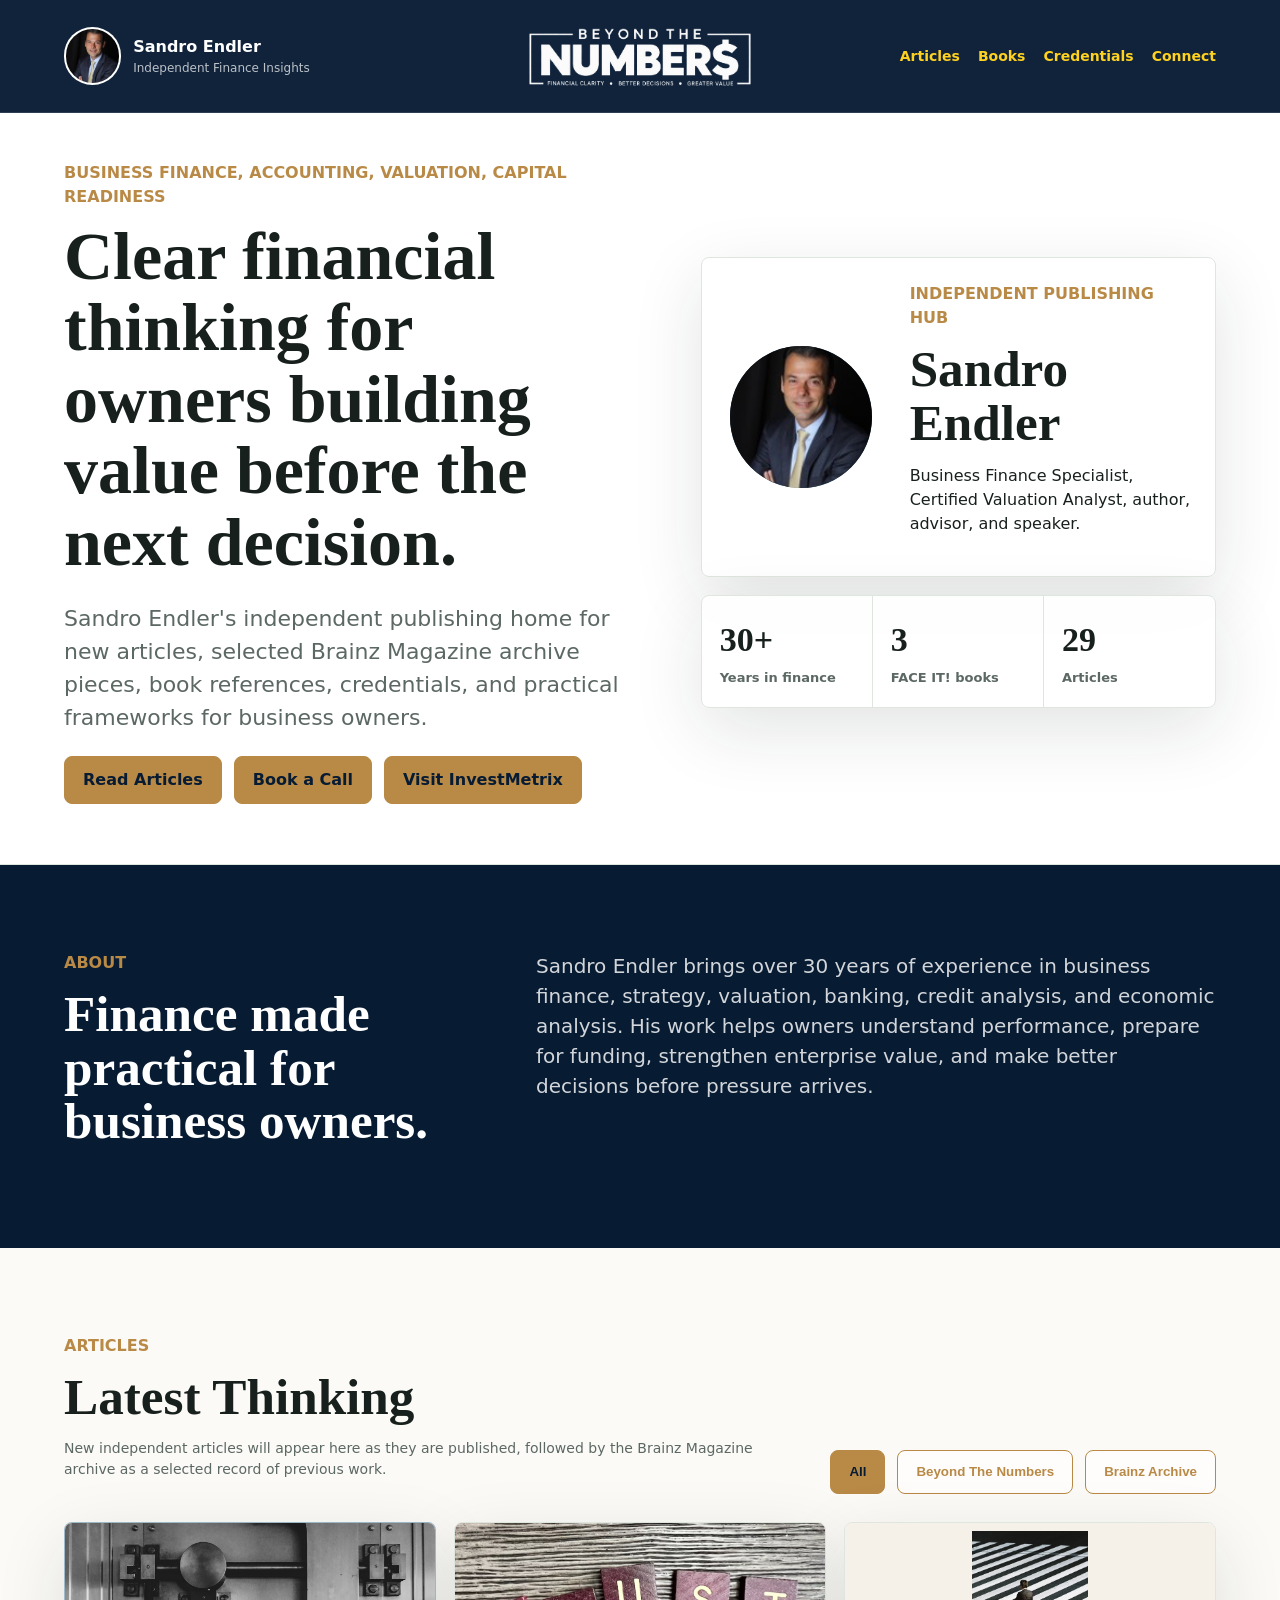
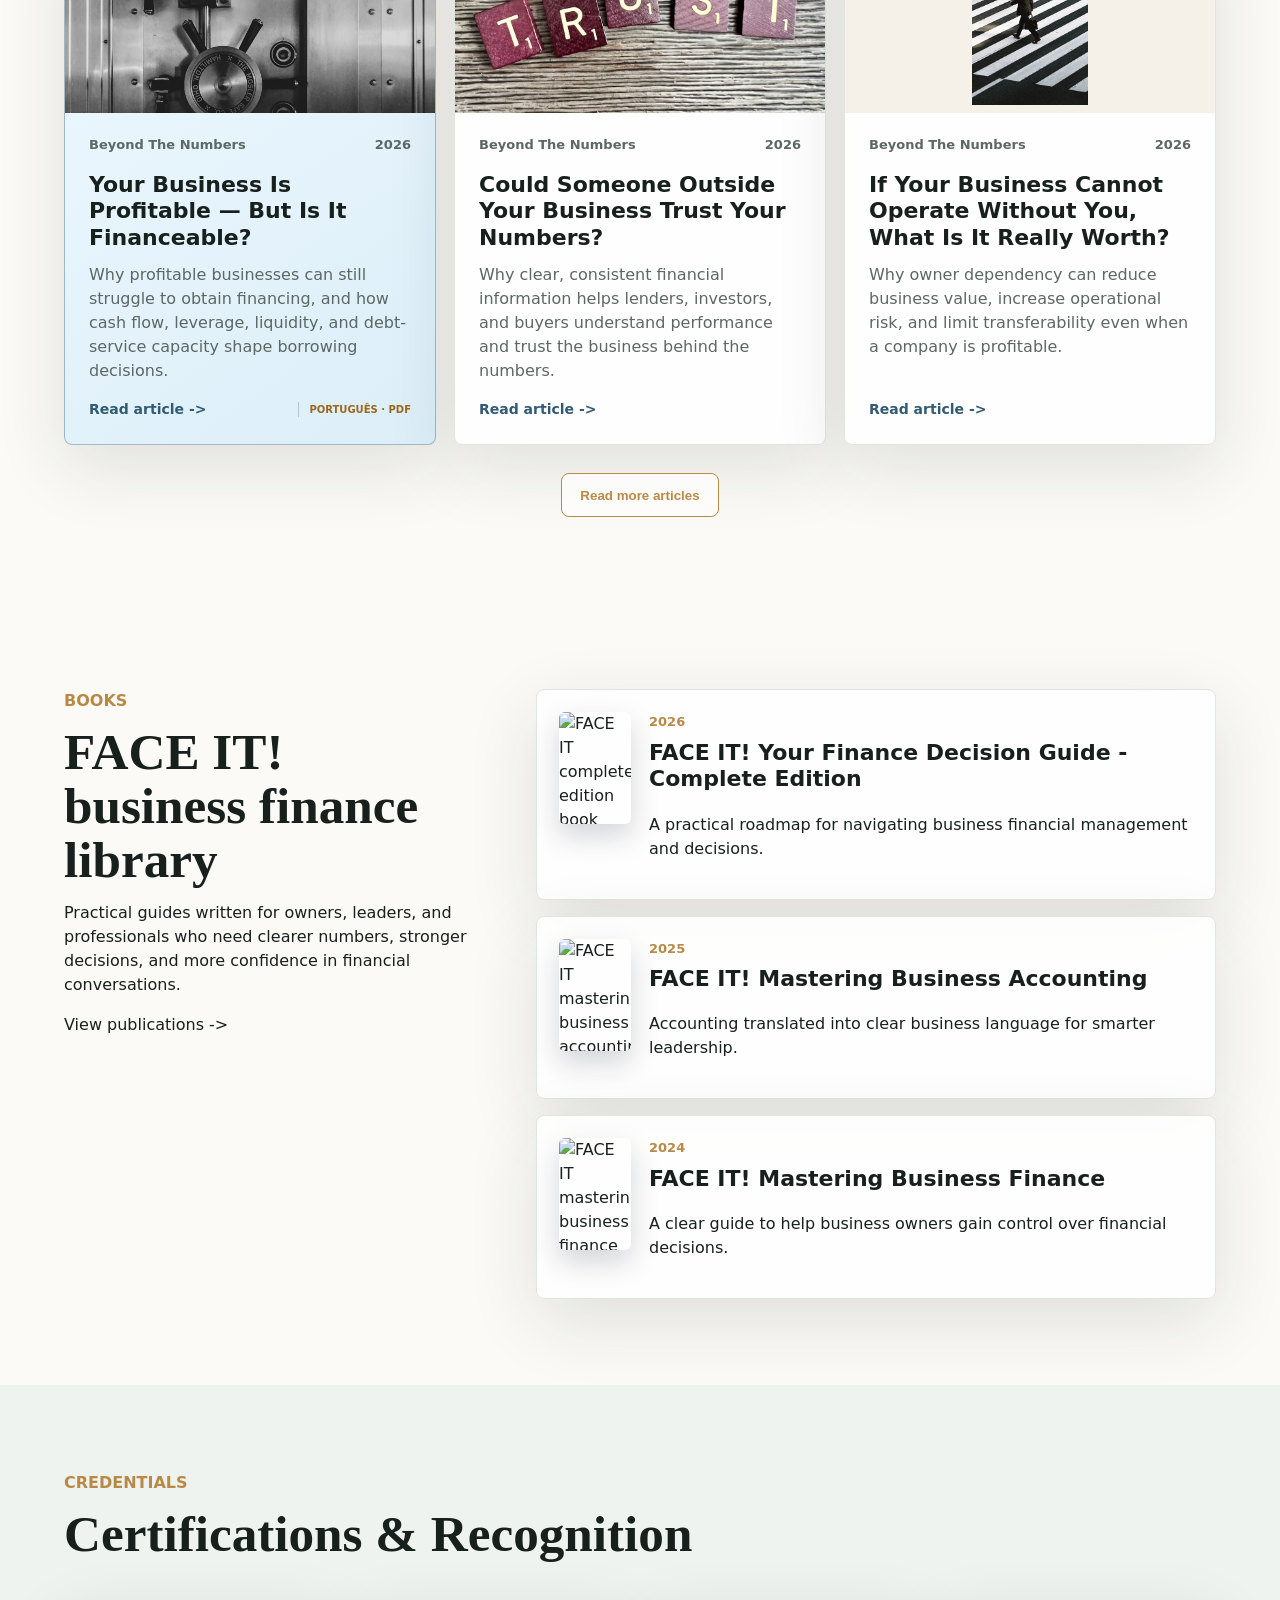
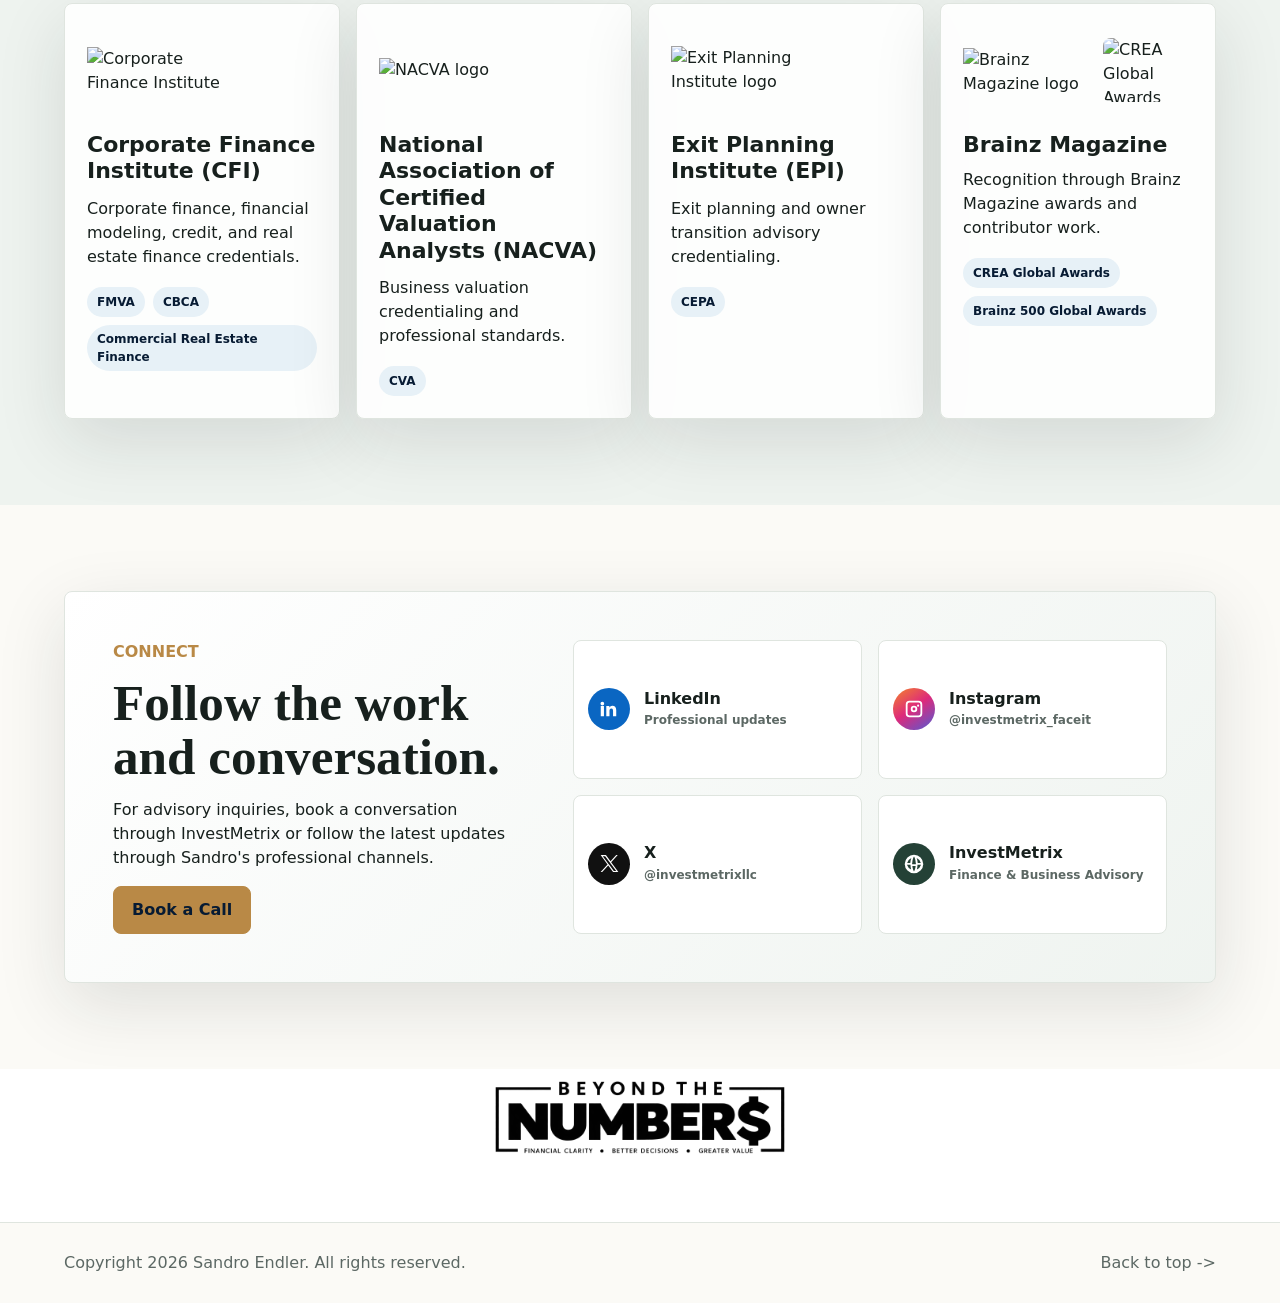
==== commit 06cbcd42: "Add Portuguese PDF option for financeability article" ====
--- a/index.html
+++ b/index.html
@@ -8,7 +8,7 @@
       name="description"
       content="Articles, books, certifications, and finance insights from Sandro Endler, business finance specialist and founder of InvestMetrix."
     />
-    <link rel="stylesheet" href="styles.css" />
+    <link rel="stylesheet" href="styles.css?v=portuguese-pdf-1" />
   </head>
   <body>
     <svg class="icon-sprite" aria-hidden="true" focusable="false">
@@ -253,7 +253,7 @@
       <a href="#top">Back to top</a>
     </footer>
 
-    <script src="articles.js?v=internal-reader-29"></script>
-    <script src="script.js?v=internal-reader-29"></script>
+    <script src="articles.js?v=portuguese-pdf-1"></script>
+    <script src="script.js?v=portuguese-pdf-1"></script>
   </body>
 </html>
--- a/styles.css
+++ b/styles.css
@@ -1,827 +1,853 @@
-:root {
-  color-scheme: light;
-  --ink: #17201d;
-  --muted: #5c6864;
-  --paper: #fbfaf6;
-  --panel: #ffffff;
-  --line: #dfe5df;
-  --forest: #244136;
-  --navy: #071b33;
-  --blue: #315b72;
-  --gold: #b98946;
-  --sage: #dfe8df;
-  --shadow: 0 22px 70px rgba(23, 32, 29, 0.12);
-  --soft-shadow: 0 12px 34px rgba(7, 27, 51, 0.1);
-}
-
-* {
-  box-sizing: border-box;
-}
-
-html {
-  scroll-behavior: smooth;
-}
-
-body {
-  margin: 0;
-  font-family: Inter, ui-sans-serif, system-ui, -apple-system, BlinkMacSystemFont, "Segoe UI", sans-serif;
-  background: var(--paper);
-  color: var(--ink);
-  line-height: 1.5;
-}
-
-a {
-  color: inherit;
-}
-
-.icon-sprite {
-  position: absolute;
-  width: 0;
-  height: 0;
-  overflow: hidden;
-}
-
-.site-header {
-  position: sticky;
-  top: 0;
-  z-index: 10;
-  display: grid;
-  grid-template-columns: minmax(220px, 1fr) auto minmax(220px, 1fr);
-  align-items: center;
-  gap: 24px;
-  min-height: 96px;
-  padding: 20px clamp(20px, 5vw, 72px);
-  border-bottom: 1px solid rgba(255, 255, 255, 0.12);
-  background: rgba(7, 27, 51, 0.96);
-  backdrop-filter: blur(18px);
-}
-
-.header-logo {
-  display: flex;
-  width: clamp(270px, 26vw, 405px);
-  height: 72px;
-  align-items: center;
-  justify-content: center;
-  text-decoration: none;
-}
-
-.header-logo img {
-  display: block;
-  width: 100%;
-  max-height: 72px;
-  object-fit: contain;
-}
-
-.brand {
-  display: inline-flex;
-  align-items: center;
-  gap: 12px;
-  text-decoration: none;
-}
-
-.brand-mark,
-.brand-photo {
-  display: grid;
-  width: 44px;
-  height: 44px;
-  place-items: center;
-  border-radius: 50%;
-  background: #fff;
-  color: var(--navy);
-  font-weight: 800;
-}
-
+:root {
+  color-scheme: light;
+  --ink: #17201d;
+  --muted: #5c6864;
+  --paper: #fbfaf6;
+  --panel: #ffffff;
+  --line: #dfe5df;
+  --forest: #244136;
+  --navy: #071b33;
+  --blue: #315b72;
+  --gold: #b98946;
+  --sage: #dfe8df;
+  --shadow: 0 22px 70px rgba(23, 32, 29, 0.12);
+  --soft-shadow: 0 12px 34px rgba(7, 27, 51, 0.1);
+}
+
+* {
+  box-sizing: border-box;
+}
+
+html {
+  scroll-behavior: smooth;
+}
+
+body {
+  margin: 0;
+  font-family: Inter, ui-sans-serif, system-ui, -apple-system, BlinkMacSystemFont, "Segoe UI", sans-serif;
+  background: var(--paper);
+  color: var(--ink);
+  line-height: 1.5;
+}
+
+a {
+  color: inherit;
+}
+
+.icon-sprite {
+  position: absolute;
+  width: 0;
+  height: 0;
+  overflow: hidden;
+}
+
+.site-header {
+  position: sticky;
+  top: 0;
+  z-index: 10;
+  display: grid;
+  grid-template-columns: minmax(220px, 1fr) auto minmax(220px, 1fr);
+  align-items: center;
+  gap: 24px;
+  min-height: 96px;
+  padding: 20px clamp(20px, 5vw, 72px);
+  border-bottom: 1px solid rgba(255, 255, 255, 0.12);
+  background: rgba(7, 27, 51, 0.96);
+  backdrop-filter: blur(18px);
+}
+
+.header-logo {
+  display: flex;
+  width: clamp(270px, 26vw, 405px);
+  height: 72px;
+  align-items: center;
+  justify-content: center;
+  text-decoration: none;
+}
+
+.header-logo img {
+  display: block;
+  width: 100%;
+  max-height: 72px;
+  object-fit: contain;
+}
+
+.brand {
+  display: inline-flex;
+  align-items: center;
+  gap: 12px;
+  text-decoration: none;
+}
+
+.brand-mark,
+.brand-photo {
+  display: grid;
+  width: 44px;
+  height: 44px;
+  place-items: center;
+  border-radius: 50%;
+  background: #fff;
+  color: var(--navy);
+  font-weight: 800;
+}
+
 .brand-photo {
   display: block;
+  flex: 0 0 57.2px;
+  width: 57.2px;
+  height: 57.2px;
   border: 2px solid rgba(255, 255, 255, 0.72);
   object-fit: cover;
   object-position: center 28%;
 }
-
-.brand strong,
-.brand small {
-  display: block;
-}
-
-.brand strong {
-  color: #fff;
-}
-
-.brand small {
-  color: rgba(255, 255, 255, 0.72);
-  font-size: 12px;
-}
-
-nav {
-  display: flex;
-  flex-wrap: wrap;
-  justify-content: flex-end;
-  justify-self: end;
-  gap: 8px 18px;
-  color: #ffd21f;
-  font-size: 14px;
-  font-weight: 700;
-}
-
+
+.brand strong,
+.brand small {
+  display: block;
+}
+
+.brand strong {
+  color: #fff;
+}
+
+.brand small {
+  color: rgba(255, 255, 255, 0.72);
+  font-size: 12px;
+}
+
+nav {
+  display: flex;
+  flex-wrap: wrap;
+  justify-content: flex-end;
+  justify-self: end;
+  gap: 8px 18px;
+  color: #ffd21f;
+  font-size: 14px;
+  font-weight: 700;
+}
+
 nav a,
 .text-link,
 footer a {
   text-decoration: none;
 }
 
-nav a:hover {
-  color: #ffe778;
+
+nav a:hover {
+  color: #ffe778;
+}
+
+.text-link:hover,
+footer a:hover {
+  color: var(--gold);
+}
+
+.hero {
+  display: grid;
+  grid-template-columns: minmax(0, 1fr) minmax(340px, 0.9fr);
+  gap: clamp(28px, 5vw, 72px);
+  align-items: center;
+  min-height: clamp(560px, 72vh, 720px);
+  padding: clamp(28px, 4vw, 48px) clamp(20px, 5vw, 72px) clamp(34px, 5vw, 60px);
+  border-bottom: 1px solid var(--line);
+  background: #fff;
+}
+
+.eyebrow,
+.section-label,
+.profile-kicker {
+  margin: 0 0 12px;
+  color: var(--gold);
+  font-size: 16px;
+  font-weight: 900;
+  letter-spacing: 0;
+  text-transform: uppercase;
+}
+
+h1,
+h2,
+h3,
+p {
+  margin-top: 0;
+}
+
+h1 {
+  max-width: 820px;
+  margin-bottom: 24px;
+  font-family: Georgia, "Times New Roman", serif;
+  font-size: clamp(40px, 5.8vw, 68px);
+  line-height: 1.05;
+  letter-spacing: 0;
+}
+
+h2 {
+  margin-bottom: 14px;
+  font-family: Georgia, "Times New Roman", serif;
+  font-size: clamp(32px, 4vw, 52px);
+  line-height: 1.05;
+  letter-spacing: 0;
+}
+
+h3 {
+  margin-bottom: 12px;
+  font-size: 22px;
+  line-height: 1.2;
+}
+
+.hero-text {
+  max-width: 690px;
+  color: var(--muted);
+  font-size: clamp(18px, 2vw, 22px);
+}
+
+.hero-actions,
+.filters {
+  display: flex;
+  flex-wrap: wrap;
+  gap: 12px;
+}
+
+.button,
+.filter {
+  display: inline-flex;
+  min-height: 44px;
+  align-items: center;
+  justify-content: center;
+  border: 1px solid var(--gold);
+  border-radius: 8px;
+  padding: 11px 18px;
+  font-weight: 800;
+  text-decoration: none;
+  cursor: pointer;
+  transition: background 180ms ease, border-color 180ms ease, color 180ms ease, transform 180ms ease;
+}
+
+.button.primary,
+.filter.active {
+  background: var(--gold);
+  color: var(--navy);
+}
+
+.button.secondary,
+.filter {
+  background: rgba(255, 255, 255, 0.7);
+  color: var(--gold);
+}
+
+.hero-actions .button {
+  background: var(--gold);
+  color: var(--navy);
+}
+
+.button:hover,
+.filter:hover {
+  transform: translateY(-1px);
+}
+
+.hero-panel {
+  display: grid;
+  gap: 18px;
+}
+
+.profile-card,
+.metric-grid,
+.article-card,
+.empty-state,
+.book-list article,
+.book-card-link,
+.credential-grid article,
+.contact {
+  border: 1px solid var(--line);
+  border-radius: 8px;
+  background: rgba(255, 255, 255, 0.9);
+  box-shadow: var(--shadow);
+}
+
+.profile-card {
+  display: grid;
+  grid-template-columns: auto minmax(0, 520px);
+  gap: clamp(22px, 4vw, 34px);
+  align-items: center;
+  padding: 24px;
+  justify-content: center;
+  text-align: left;
+}
+
+.portrait {
+  display: grid;
+  width: clamp(112px, 13vw, 150px);
+  aspect-ratio: 1;
+  place-items: center;
+  border-radius: 50%;
+  border: 4px solid #fff;
+  background: linear-gradient(145deg, var(--navy), var(--blue));
+  color: #fff;
+  font-family: Georgia, "Times New Roman", serif;
+  font-size: 34px;
+  font-weight: 800;
+}
+
+.portrait-photo {
+  display: block;
+  object-fit: cover;
+  object-position: center 28%;
+}
+
+.section-intro {
+  color: var(--muted);
+  font-size: 14px;
+}
+
+.metric-grid {
+  display: grid;
+  grid-template-columns: repeat(3, 1fr);
+  overflow: hidden;
+}
+
+.metric-grid div {
+  padding: 18px;
+  border-right: 1px solid var(--line);
+}
+
+.metric-grid div:last-child {
+  border-right: 0;
+}
+
+.metric-grid strong {
+  display: block;
+  font-family: Georgia, "Times New Roman", serif;
+  font-size: 34px;
+}
+
+.metric-grid span,
+.article-meta,
+.book-list span {
+  color: var(--muted);
+  font-size: 13px;
+  font-weight: 800;
+}
+
+.intro-band,
+.section {
+  padding: clamp(56px, 7vw, 86px) clamp(20px, 5vw, 72px);
+}
+
+.intro-band {
+  display: grid;
+  grid-template-columns: minmax(240px, 0.75fr) minmax(0, 1.25fr);
+  gap: clamp(24px, 5vw, 80px);
+  align-items: start;
+  background: var(--navy);
+  color: #fff;
+}
+
+.intro-band p:last-child {
+  max-width: 900px;
+  margin-bottom: 0;
+  color: rgba(255, 255, 255, 0.82);
+  font-size: 20px;
+}
+
+.section-heading {
+  display: flex;
+  align-items: end;
+  justify-content: space-between;
+  gap: 24px;
+  margin-bottom: 28px;
+}
+
+.section-heading > div:first-child {
+  max-width: 720px;
+}
+
+.article-grid {
+  display: grid;
+  grid-template-columns: repeat(3, minmax(0, 1fr));
+  gap: 18px;
+}
+
+.article-more {
+  display: flex;
+  justify-content: center;
+  margin-top: 28px;
+}
+
+.article-card {
+  display: flex;
+  min-height: 390px;
+  flex-direction: column;
+  overflow: hidden;
+  padding: 0;
+  transition: border-color 180ms ease, box-shadow 180ms ease, transform 180ms ease;
+}
+
+.article-image {
+  display: block;
+  width: 100%;
+  aspect-ratio: 16 / 8.2;
+  object-fit: cover;
+  background: #dceef8;
+}
+
+.article-image[src$="082526_article.png"],
+.article-image.contain-image {
+  object-fit: contain;
+  background: #f5f1e8;
+  padding: 8px;
+}
+
+.article-placeholder {
+  display: grid;
+  place-items: center;
+  align-content: center;
+  gap: 10px;
+  background:
+    linear-gradient(135deg, rgba(7, 27, 51, 0.92), rgba(49, 91, 114, 0.88)),
+    #071b33;
+  color: #fff;
+}
+
+.article-placeholder svg {
+  width: 42px;
+  height: 42px;
+  fill: currentColor;
+  opacity: 0.9;
+}
+
+.article-placeholder span {
+  color: rgba(255, 255, 255, 0.82);
+  font-size: 12px;
+  font-weight: 900;
+  text-transform: uppercase;
+}
+
+.empty-state {
+  grid-column: 1 / -1;
+  min-height: 220px;
+  padding: 32px;
+  text-align: center;
+}
+
+.empty-state p {
+  color: var(--muted);
+}
+
+.article-card:hover,
+.book-list article:hover,
+.book-card-link:hover,
+.credential-grid article:hover {
+  border-color: rgba(184, 137, 70, 0.44);
+  box-shadow: 0 18px 50px rgba(7, 27, 51, 0.13);
+  transform: translateY(-2px);
+}
+
+.article-card.featured {
+  border-color: rgba(49, 91, 114, 0.38);
+  background: linear-gradient(145deg, #edf8ff, #dceef8);
+}
+
+.article-meta {
+  display: flex;
+  justify-content: space-between;
+  gap: 16px;
+  margin: 22px 24px 18px;
+}
+
+.article-card h3,
+.article-card p {
+  padding: 0 24px;
+}
+
+.article-card p {
+  color: var(--muted);
+}
+
+.article-actions {
+  display: flex;
+  gap: 10px;
+  align-items: center;
+  justify-content: space-between;
+  margin-top: auto;
+  padding: 0 24px 24px;
 }
 
-.text-link:hover,
-footer a:hover {
-  color: var(--gold);
+.article-actions a {
+  color: var(--blue);
+  font-weight: 900;
+  text-decoration: none;
+  white-space: nowrap;
 }
 
-.hero {
-  display: grid;
-  grid-template-columns: minmax(0, 1fr) minmax(340px, 0.9fr);
-  gap: clamp(28px, 5vw, 72px);
-  align-items: center;
-  min-height: clamp(560px, 72vh, 720px);
-  padding: clamp(28px, 4vw, 48px) clamp(20px, 5vw, 72px) clamp(34px, 5vw, 60px);
-  border-bottom: 1px solid var(--line);
-  background: #fff;
+.article-link {
+  font-size: 14px;
 }
 
-.eyebrow,
-.section-label,
-.profile-kicker {
-  margin: 0 0 12px;
-  color: var(--gold);
-  font-size: 16px;
-  font-weight: 900;
+.article-pdf-link {
+  border-left: 1px solid rgba(49, 91, 114, 0.28);
+  padding-left: 10px;
+  color: #9a681d !important;
+  font-size: 10px;
   letter-spacing: 0;
   text-transform: uppercase;
 }
 
-h1,
-h2,
-h3,
-p {
-  margin-top: 0;
-}
-
-h1 {
-  max-width: 820px;
-  margin-bottom: 24px;
-  font-family: Georgia, "Times New Roman", serif;
-  font-size: clamp(40px, 5.8vw, 68px);
-  line-height: 1.05;
-  letter-spacing: 0;
-}
-
-h2 {
-  margin-bottom: 14px;
-  font-family: Georgia, "Times New Roman", serif;
-  font-size: clamp(32px, 4vw, 52px);
-  line-height: 1.05;
-  letter-spacing: 0;
-}
-
-h3 {
-  margin-bottom: 12px;
-  font-size: 22px;
-  line-height: 1.2;
-}
-
-.hero-text {
-  max-width: 690px;
-  color: var(--muted);
-  font-size: clamp(18px, 2vw, 22px);
-}
-
-.hero-actions,
-.filters {
-  display: flex;
-  flex-wrap: wrap;
-  gap: 12px;
-}
-
-.button,
-.filter {
-  display: inline-flex;
-  min-height: 44px;
-  align-items: center;
-  justify-content: center;
-  border: 1px solid var(--gold);
-  border-radius: 8px;
-  padding: 11px 18px;
-  font-weight: 800;
-  text-decoration: none;
-  cursor: pointer;
-  transition: background 180ms ease, border-color 180ms ease, color 180ms ease, transform 180ms ease;
-}
-
-.button.primary,
-.filter.active {
-  background: var(--gold);
-  color: var(--navy);
-}
-
-.button.secondary,
-.filter {
-  background: rgba(255, 255, 255, 0.7);
-  color: var(--gold);
-}
-
-.hero-actions .button {
-  background: var(--gold);
-  color: var(--navy);
-}
-
-.button:hover,
-.filter:hover {
-  transform: translateY(-1px);
-}
-
-.hero-panel {
-  display: grid;
-  gap: 18px;
-}
-
-.profile-card,
-.metric-grid,
-.article-card,
-.empty-state,
-.book-list article,
-.book-card-link,
-.credential-grid article,
-.contact {
-  border: 1px solid var(--line);
-  border-radius: 8px;
-  background: rgba(255, 255, 255, 0.9);
-  box-shadow: var(--shadow);
-}
-
-.profile-card {
-  display: grid;
-  grid-template-columns: auto minmax(0, 520px);
-  gap: clamp(22px, 4vw, 34px);
-  align-items: center;
-  padding: 24px;
-  justify-content: center;
-  text-align: left;
-}
-
-.portrait {
-  display: grid;
-  width: clamp(112px, 13vw, 150px);
-  aspect-ratio: 1;
-  place-items: center;
-  border-radius: 50%;
-  border: 4px solid #fff;
-  background: linear-gradient(145deg, var(--navy), var(--blue));
-  color: #fff;
-  font-family: Georgia, "Times New Roman", serif;
-  font-size: 34px;
-  font-weight: 800;
-}
-
-.portrait-photo {
-  display: block;
-  object-fit: cover;
-  object-position: center 28%;
-}
-
-.section-intro {
-  color: var(--muted);
-  font-size: 14px;
-}
-
-.metric-grid {
-  display: grid;
-  grid-template-columns: repeat(3, 1fr);
-  overflow: hidden;
-}
-
-.metric-grid div {
-  padding: 18px;
-  border-right: 1px solid var(--line);
-}
-
-.metric-grid div:last-child {
-  border-right: 0;
-}
-
-.metric-grid strong {
-  display: block;
-  font-family: Georgia, "Times New Roman", serif;
-  font-size: 34px;
-}
-
-.metric-grid span,
-.article-meta,
-.book-list span {
-  color: var(--muted);
-  font-size: 13px;
-  font-weight: 800;
-}
-
-.intro-band,
-.section {
-  padding: clamp(56px, 7vw, 86px) clamp(20px, 5vw, 72px);
-}
-
-.intro-band {
-  display: grid;
-  grid-template-columns: minmax(240px, 0.75fr) minmax(0, 1.25fr);
-  gap: clamp(24px, 5vw, 80px);
-  align-items: start;
-  background: var(--navy);
-  color: #fff;
-}
-
-.intro-band p:last-child {
-  max-width: 900px;
-  margin-bottom: 0;
-  color: rgba(255, 255, 255, 0.82);
-  font-size: 20px;
-}
-
-.section-heading {
-  display: flex;
-  align-items: end;
-  justify-content: space-between;
-  gap: 24px;
-  margin-bottom: 28px;
-}
-
-.section-heading > div:first-child {
-  max-width: 720px;
-}
-
-.article-grid {
-  display: grid;
-  grid-template-columns: repeat(3, minmax(0, 1fr));
-  gap: 18px;
-}
-
-.article-more {
-  display: flex;
-  justify-content: center;
-  margin-top: 28px;
-}
-
-.article-card {
-  display: flex;
-  min-height: 390px;
-  flex-direction: column;
-  overflow: hidden;
-  padding: 0;
-  transition: border-color 180ms ease, box-shadow 180ms ease, transform 180ms ease;
-}
-
-.article-image {
-  display: block;
-  width: 100%;
-  aspect-ratio: 16 / 8.2;
-  object-fit: cover;
-  background: #dceef8;
-}
-
-.article-image[src$="082526_article.png"],
-.article-image.contain-image {
-  object-fit: contain;
-  background: #f5f1e8;
-  padding: 8px;
-}
-
-.article-placeholder {
-  display: grid;
-  place-items: center;
-  align-content: center;
-  gap: 10px;
-  background:
-    linear-gradient(135deg, rgba(7, 27, 51, 0.92), rgba(49, 91, 114, 0.88)),
-    #071b33;
-  color: #fff;
-}
-
-.article-placeholder svg {
-  width: 42px;
-  height: 42px;
-  fill: currentColor;
-  opacity: 0.9;
-}
-
-.article-placeholder span {
-  color: rgba(255, 255, 255, 0.82);
-  font-size: 12px;
-  font-weight: 900;
-  text-transform: uppercase;
-}
-
-.empty-state {
-  grid-column: 1 / -1;
-  min-height: 220px;
-  padding: 32px;
-  text-align: center;
-}
-
-.empty-state p {
-  color: var(--muted);
-}
-
-.article-card:hover,
-.book-list article:hover,
-.book-card-link:hover,
-.credential-grid article:hover {
-  border-color: rgba(184, 137, 70, 0.44);
-  box-shadow: 0 18px 50px rgba(7, 27, 51, 0.13);
-  transform: translateY(-2px);
-}
-
-.article-card.featured {
-  border-color: rgba(49, 91, 114, 0.38);
-  background: linear-gradient(145deg, #edf8ff, #dceef8);
-}
-
-.article-meta {
-  display: flex;
-  justify-content: space-between;
-  gap: 16px;
-  margin: 22px 24px 18px;
-}
-
-.article-card h3,
-.article-card p {
-  padding: 0 24px;
-}
-
-.article-card p {
-  color: var(--muted);
-}
-
-.article-card a {
-  margin-top: auto;
-  padding: 0 24px 24px;
-  color: var(--blue);
-  font-weight: 900;
-  text-decoration: none;
-}
-
-.article-card a::after,
+.article-link::after,
 .text-link::after,
 footer a::after {
-  content: " ->";
-}
-
-.split {
-  display: grid;
-  grid-template-columns: minmax(240px, 0.75fr) minmax(0, 1.25fr);
-  gap: clamp(24px, 5vw, 72px);
-}
-
-.book-list,
-.credential-grid,
-.social-grid {
-  display: grid;
-  gap: 16px;
-}
-
-.book-list article,
-.book-card-link,
-.credential-grid article {
-  padding: 22px;
-}
-
-.book-list article,
-.book-card-link {
-  display: grid;
-  grid-template-columns: auto minmax(0, 1fr);
-  gap: 8px 18px;
-  align-items: start;
-  color: inherit;
-  text-decoration: none;
-}
-
-.book-cover {
-  grid-row: span 3;
-  width: 72px;
-  max-height: 112px;
-  border-radius: 6px;
-  object-fit: cover;
-  box-shadow: 0 12px 28px rgba(7, 27, 51, 0.18);
-}
-
-.book-list span {
-  color: var(--gold);
-}
-
-.credentials {
-  background: #eef3ef;
-}
-
-.credential-grid {
-  grid-template-columns: repeat(4, minmax(0, 1fr));
-}
-
-.credential-logo-wrap {
-  display: flex;
-  min-height: 88px;
-  align-items: center;
-  gap: 14px;
-  margin-bottom: 18px;
-}
-
-.credential-logo {
-  display: block;
-  width: auto;
-  max-width: 150px;
-  max-height: 56px;
-  object-fit: contain;
-}
-
-.cfi-logo {
-  max-width: 140px;
-  max-height: 46px;
-}
-
-.nacva-logo {
-  max-width: 210px;
-  max-height: 56px;
-}
-
-.epi-logo {
-  max-width: 150px;
-  max-height: 58px;
-}
-
-.brainz-wrap {
-  display: flex;
-  min-height: 88px;
-  align-items: center;
-  gap: 14px;
-  margin-bottom: 18px;
-}
-
-.brainz-logo {
-  max-width: 126px;
-  max-height: 44px;
-}
-
-.award-image {
-  display: block;
-  width: 64px;
-  height: 64px;
-  border-radius: 8px;
-  object-fit: cover;
-}
-
-.brainz-award-card {
-  display: block;
-  text-align: left;
-}
-
-.brainz-award-card .award-image {
-  flex: 0 0 auto;
-}
-
-.brainz-award-card .brainz-logo,
-.brainz-award-copy {
-  display: block;
-}
-
-.brainz-award-copy h3 {
-  margin-bottom: 10px;
-}
-
-.brainz-award-copy {
-  justify-self: auto;
-}
-
-.brainz-award-copy .credential-tags {
-  justify-content: flex-start;
-}
-
-.credential-tags {
-  display: flex;
-  flex-wrap: wrap;
-  gap: 8px;
-  margin-top: 18px;
-}
-
-.credential-tags span {
-  display: inline-flex;
-  align-items: center;
-  min-height: 30px;
-  border-radius: 999px;
-  background: #e7f1f7;
-  color: var(--navy);
-  padding: 5px 10px;
-  font-size: 12px;
-  font-weight: 900;
-}
-
-.contact {
-  display: grid;
-  grid-template-columns: minmax(240px, 0.8fr) minmax(0, 1.2fr);
-  gap: clamp(24px, 5vw, 64px);
-  margin: clamp(56px, 7vw, 86px) clamp(20px, 5vw, 72px);
-  padding: clamp(28px, 5vw, 48px);
-  background:
-    linear-gradient(135deg, rgba(255, 255, 255, 0.96), rgba(238, 243, 239, 0.94)),
-    #fff;
-}
-
-.contact .button {
-  width: fit-content;
-}
-
-.social-grid {
-  grid-template-columns: repeat(2, minmax(0, 1fr));
-}
-
-.social-link {
-  display: grid;
-  grid-template-columns: auto 1fr;
-  gap: 14px;
-  min-height: 58px;
-  align-items: center;
-  border: 1px solid var(--line);
-  border-radius: 8px;
-  background: #fff;
-  color: var(--ink);
-  padding: 14px;
-  text-decoration: none;
-  transition: border-color 180ms ease, box-shadow 180ms ease, transform 180ms ease;
-}
-
-.social-link:hover {
-  border-color: rgba(49, 91, 114, 0.36);
-  box-shadow: var(--soft-shadow);
-  transform: translateY(-2px);
-}
-
-.social-link strong,
-.social-link small {
-  display: block;
-}
-
-.social-link strong {
-  font-size: 16px;
-  line-height: 1.15;
-}
-
-.social-link small {
-  margin-top: 3px;
-  color: var(--muted);
-  font-size: 12px;
-  font-weight: 800;
-}
-
-.social-icon {
-  display: grid;
-  width: 42px;
-  height: 42px;
-  place-items: center;
-  border-radius: 50%;
-  background: var(--navy);
-  color: #fff;
-}
-
-.social-icon svg {
-  width: 24px;
-  height: 24px;
-  fill: currentColor;
-}
-
-.linkedin .social-icon {
-  background: #0a66c2;
-}
-
-.instagram .social-icon {
-  background: linear-gradient(145deg, #f58529, #dd2a7b 48%, #515bd4);
-}
-
-.x-twitter .social-icon {
-  background: #111;
-}
-
-.website .social-icon {
-  background: var(--forest);
-}
-
-.closing-logo {
-  display: flex;
-  justify-content: center;
-  padding: 12px clamp(20px, 5vw, 72px) 10px;
-  background: #fff;
-}
-
-.closing-logo img {
-  display: block;
-  width: min(290px, 52vw);
-  height: auto;
-}
-
-footer {
-  display: flex;
-  justify-content: space-between;
-  gap: 20px;
-  padding: 28px clamp(20px, 5vw, 72px);
-  border-top: 1px solid var(--line);
-  color: var(--muted);
-}
-
-footer p {
-  margin-bottom: 0;
-}
-
-@media (max-width: 960px) {
-  .header-logo {
-    grid-column: 1 / -1;
-    grid-row: 2;
-    justify-self: center;
-    width: min(320px, 72vw);
-    height: 56px;
-  }
-
-  .header-logo img {
-    max-height: 56px;
-  }
-
-  .hero,
-  .intro-band,
-  .split,
-  .contact {
-    grid-template-columns: 1fr;
-  }
-
-  .article-grid,
-  .credential-grid {
-    grid-template-columns: repeat(2, minmax(0, 1fr));
-  }
-}
-
-@media (max-width: 680px) {
-  .site-header {
-    grid-template-columns: 1fr auto;
-    align-items: center;
-    gap: 14px 18px;
-    padding: 18px clamp(18px, 5vw, 28px);
-  }
-
-  .section-heading,
-  footer {
-    align-items: flex-start;
-    flex-direction: column;
-  }
-
-  .site-header .brand {
-    min-width: 0;
-  }
-
-  .site-header nav {
-    justify-self: end;
-  }
-
-  .header-logo {
-    width: min(300px, 76vw);
-    height: 52px;
-  }
-
-  .header-logo img {
-    max-height: 52px;
-  }
-
+  content: " ->";
+}
+
+.split {
+  display: grid;
+  grid-template-columns: minmax(240px, 0.75fr) minmax(0, 1.25fr);
+  gap: clamp(24px, 5vw, 72px);
+}
+
+.book-list,
+.credential-grid,
+.social-grid {
+  display: grid;
+  gap: 16px;
+}
+
+.book-list article,
+.book-card-link,
+.credential-grid article {
+  padding: 22px;
+}
+
+.book-list article,
+.book-card-link {
+  display: grid;
+  grid-template-columns: auto minmax(0, 1fr);
+  gap: 8px 18px;
+  align-items: start;
+  color: inherit;
+  text-decoration: none;
+}
+
+.book-cover {
+  grid-row: span 3;
+  width: 72px;
+  max-height: 112px;
+  border-radius: 6px;
+  object-fit: cover;
+  box-shadow: 0 12px 28px rgba(7, 27, 51, 0.18);
+}
+
+.book-list span {
+  color: var(--gold);
+}
+
+.credentials {
+  background: #eef3ef;
+}
+
+.credential-grid {
+  grid-template-columns: repeat(4, minmax(0, 1fr));
+}
+
+.credential-logo-wrap {
+  display: flex;
+  min-height: 88px;
+  align-items: center;
+  gap: 14px;
+  margin-bottom: 18px;
+}
+
+.credential-logo {
+  display: block;
+  width: auto;
+  max-width: 150px;
+  max-height: 56px;
+  object-fit: contain;
+}
+
+.cfi-logo {
+  max-width: 140px;
+  max-height: 46px;
+}
+
+.nacva-logo {
+  max-width: 210px;
+  max-height: 56px;
+}
+
+.epi-logo {
+  max-width: 150px;
+  max-height: 58px;
+}
+
+.brainz-wrap {
+  display: flex;
+  min-height: 88px;
+  align-items: center;
+  gap: 14px;
+  margin-bottom: 18px;
+}
+
+.brainz-logo {
+  max-width: 126px;
+  max-height: 44px;
+}
+
+.award-image {
+  display: block;
+  width: 64px;
+  height: 64px;
+  border-radius: 8px;
+  object-fit: cover;
+}
+
+.brainz-award-card {
+  display: block;
+  text-align: left;
+}
+
+.brainz-award-card .award-image {
+  flex: 0 0 auto;
+}
+
+.brainz-award-card .brainz-logo,
+.brainz-award-copy {
+  display: block;
+}
+
+.brainz-award-copy h3 {
+  margin-bottom: 10px;
+}
+
+.brainz-award-copy {
+  justify-self: auto;
+}
+
+.brainz-award-copy .credential-tags {
+  justify-content: flex-start;
+}
+
+.credential-tags {
+  display: flex;
+  flex-wrap: wrap;
+  gap: 8px;
+  margin-top: 18px;
+}
+
+.credential-tags span {
+  display: inline-flex;
+  align-items: center;
+  min-height: 30px;
+  border-radius: 999px;
+  background: #e7f1f7;
+  color: var(--navy);
+  padding: 5px 10px;
+  font-size: 12px;
+  font-weight: 900;
+}
+
+.contact {
+  display: grid;
+  grid-template-columns: minmax(240px, 0.8fr) minmax(0, 1.2fr);
+  gap: clamp(24px, 5vw, 64px);
+  margin: clamp(56px, 7vw, 86px) clamp(20px, 5vw, 72px);
+  padding: clamp(28px, 5vw, 48px);
+  background:
+    linear-gradient(135deg, rgba(255, 255, 255, 0.96), rgba(238, 243, 239, 0.94)),
+    #fff;
+}
+
+.contact .button {
+  width: fit-content;
+}
+
+.social-grid {
+  grid-template-columns: repeat(2, minmax(0, 1fr));
+}
+
+.social-link {
+  display: grid;
+  grid-template-columns: auto 1fr;
+  gap: 14px;
+  min-height: 58px;
+  align-items: center;
+  border: 1px solid var(--line);
+  border-radius: 8px;
+  background: #fff;
+  color: var(--ink);
+  padding: 14px;
+  text-decoration: none;
+  transition: border-color 180ms ease, box-shadow 180ms ease, transform 180ms ease;
+}
+
+.social-link:hover {
+  border-color: rgba(49, 91, 114, 0.36);
+  box-shadow: var(--soft-shadow);
+  transform: translateY(-2px);
+}
+
+.social-link strong,
+.social-link small {
+  display: block;
+}
+
+.social-link strong {
+  font-size: 16px;
+  line-height: 1.15;
+}
+
+.social-link small {
+  margin-top: 3px;
+  color: var(--muted);
+  font-size: 12px;
+  font-weight: 800;
+}
+
+.social-icon {
+  display: grid;
+  width: 42px;
+  height: 42px;
+  place-items: center;
+  border-radius: 50%;
+  background: var(--navy);
+  color: #fff;
+}
+
+.social-icon svg {
+  width: 24px;
+  height: 24px;
+  fill: currentColor;
+}
+
+.linkedin .social-icon {
+  background: #0a66c2;
+}
+
+.instagram .social-icon {
+  background: linear-gradient(145deg, #f58529, #dd2a7b 48%, #515bd4);
+}
+
+.x-twitter .social-icon {
+  background: #111;
+}
+
+.website .social-icon {
+  background: var(--forest);
+}
+
+.closing-logo {
+  display: flex;
+  justify-content: center;
+  padding: 12px clamp(20px, 5vw, 72px) 10px;
+  background: #fff;
+}
+
+.closing-logo img {
+  display: block;
+  width: min(290px, 52vw);
+  height: auto;
+}
+
+footer {
+  display: flex;
+  justify-content: space-between;
+  gap: 20px;
+  padding: 28px clamp(20px, 5vw, 72px);
+  border-top: 1px solid var(--line);
+  color: var(--muted);
+}
+
+footer p {
+  margin-bottom: 0;
+}
+
+@media (max-width: 960px) {
+  .header-logo {
+    grid-column: 1 / -1;
+    grid-row: 2;
+    justify-self: center;
+    width: min(320px, 72vw);
+    height: 56px;
+  }
+
+  .header-logo img {
+    max-height: 56px;
+  }
+
+  .hero,
+  .intro-band,
+  .split,
+  .contact {
+    grid-template-columns: 1fr;
+  }
+
+  .article-grid,
+  .credential-grid {
+    grid-template-columns: repeat(2, minmax(0, 1fr));
+  }
+}
+
+@media (max-width: 680px) {
+  .site-header {
+    grid-template-columns: 1fr auto;
+    align-items: center;
+    gap: 14px 18px;
+    padding: 18px clamp(18px, 5vw, 28px);
+  }
+
+  .section-heading,
+  footer {
+    align-items: flex-start;
+    flex-direction: column;
+  }
+
+  .site-header .brand {
+    min-width: 0;
+  }
+
+  .site-header nav {
+    justify-self: end;
+  }
+
+  .header-logo {
+    width: min(300px, 76vw);
+    height: 52px;
+  }
+
+  .header-logo img {
+    max-height: 52px;
+  }
+
   nav {
     justify-content: flex-start;
   }
 
-  .profile-card,
-  .metric-grid,
-  .article-grid,
-  .credential-grid,
-  .social-grid {
-    grid-template-columns: 1fr;
-  }
-
-  .profile-card {
-    justify-items: center;
-    text-align: center;
-  }
-
-  .book-list article {
-    grid-template-columns: 1fr;
-  }
-
-  .metric-grid div {
-    border-right: 0;
-    border-bottom: 1px solid var(--line);
-  }
-
-  .metric-grid div:last-child {
-    border-bottom: 0;
-  }
-
-  .hero {
-    min-height: auto;
-  }
-}
+
+  .profile-card,
+  .metric-grid,
+  .article-grid,
+  .credential-grid,
+  .social-grid {
+    grid-template-columns: 1fr;
+  }
+
+  .profile-card {
+    justify-items: center;
+    text-align: center;
+  }
+
+  .book-list article {
+    grid-template-columns: 1fr;
+  }
+
+  .metric-grid div {
+    border-right: 0;
+    border-bottom: 1px solid var(--line);
+  }
+
+  .metric-grid div:last-child {
+    border-bottom: 0;
+  }
+
+  .hero {
+    min-height: auto;
+  }
+}
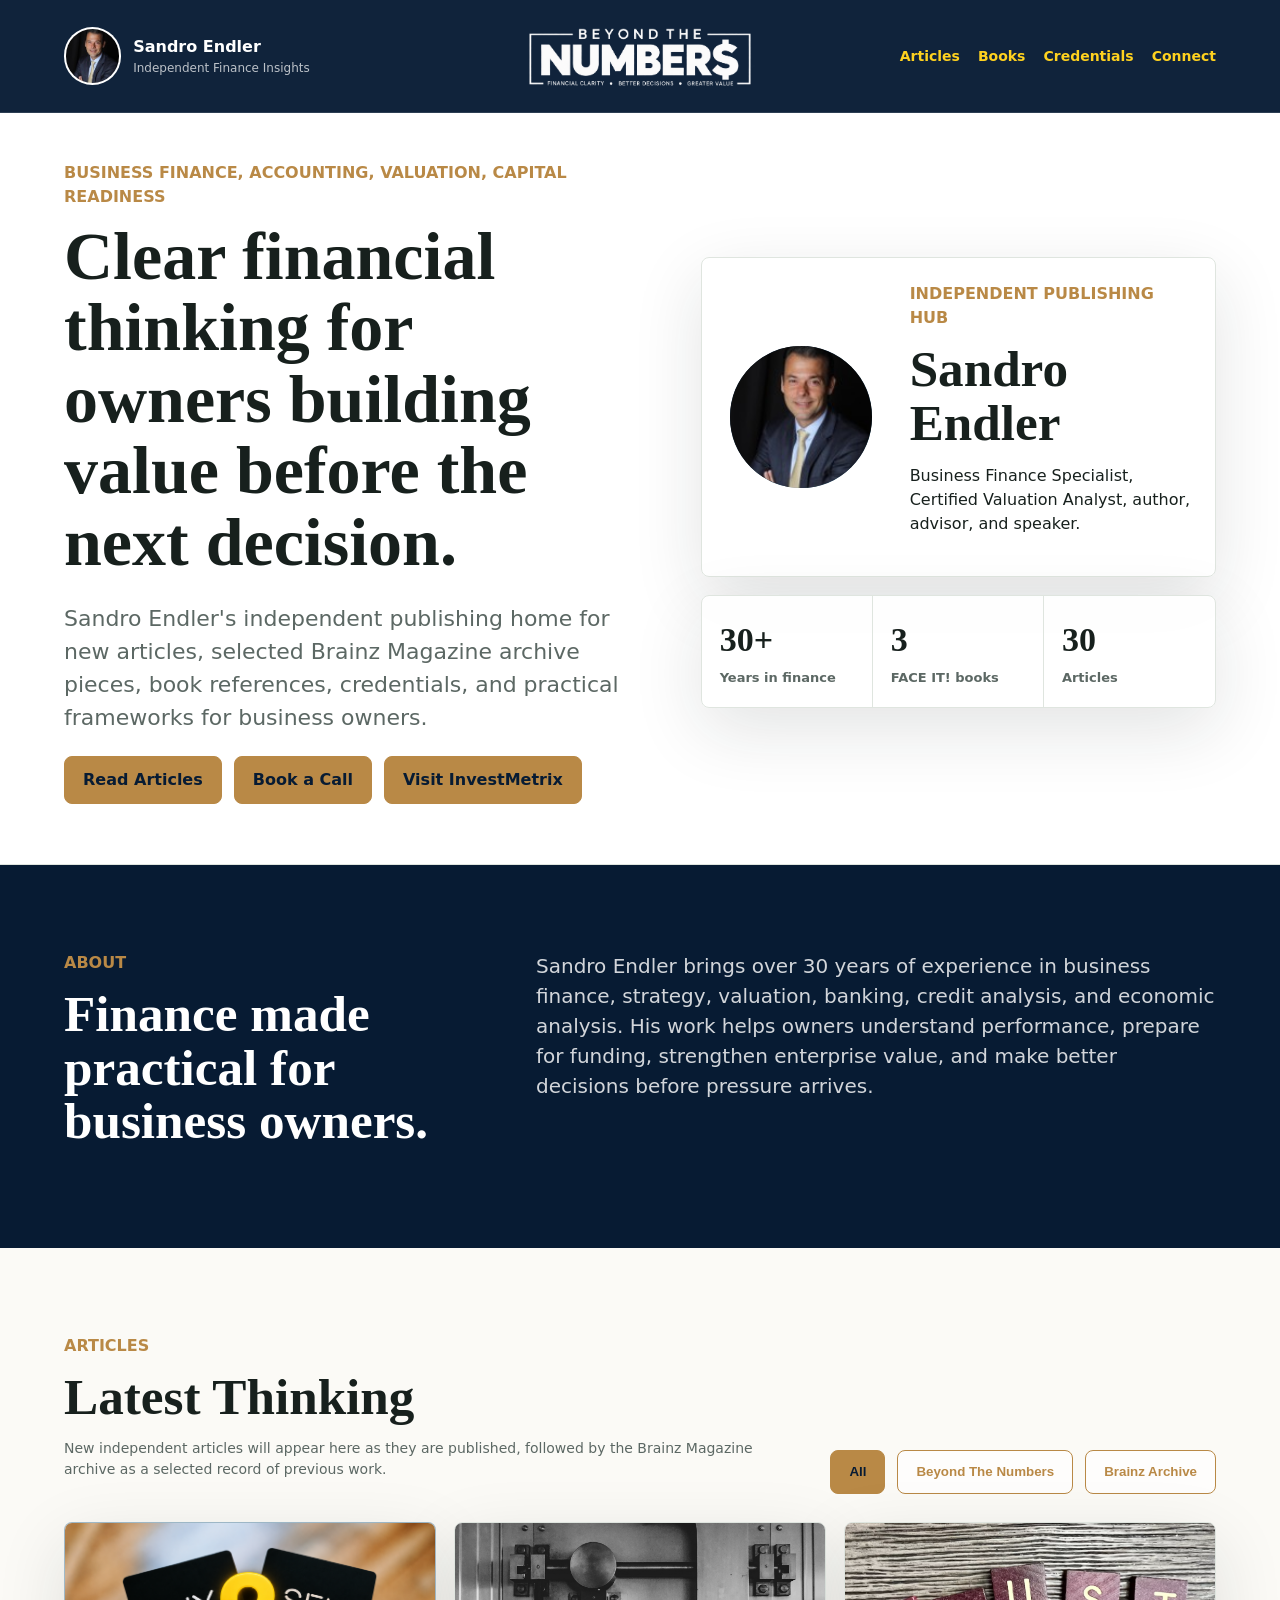
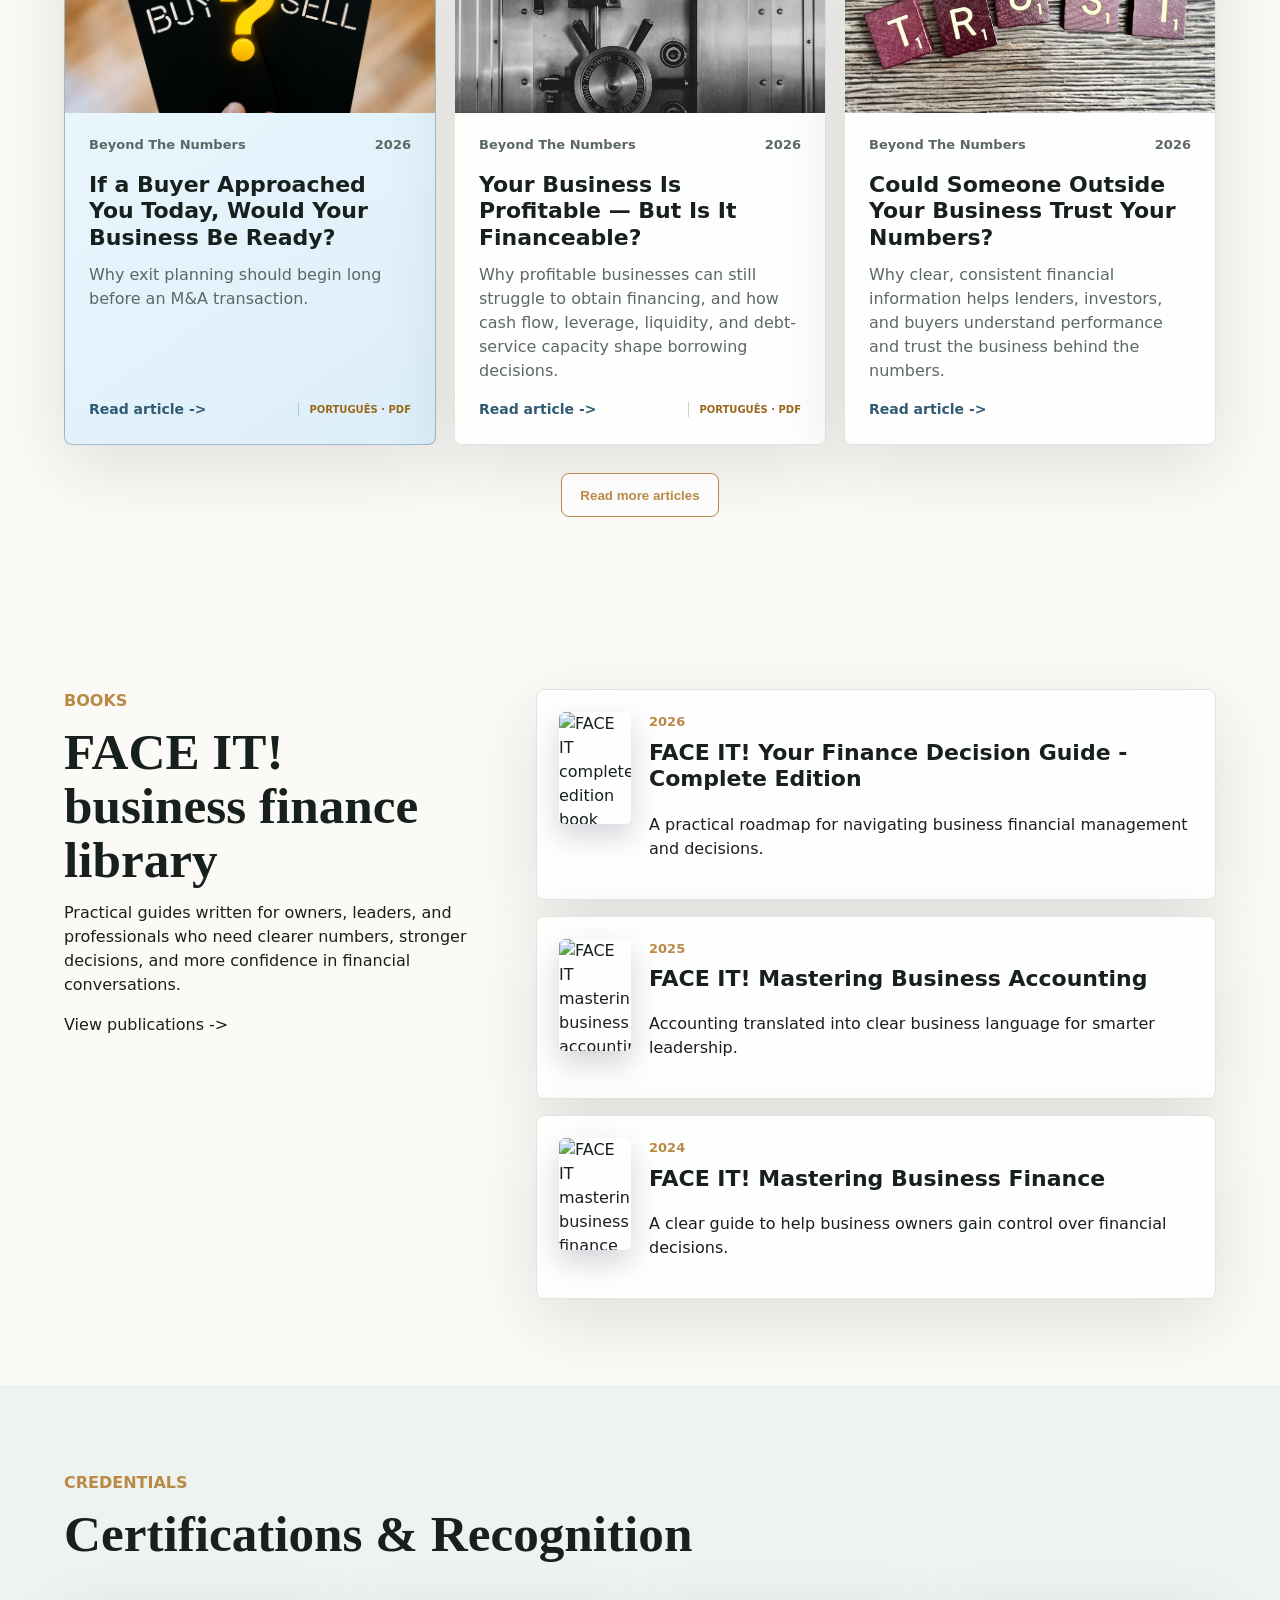
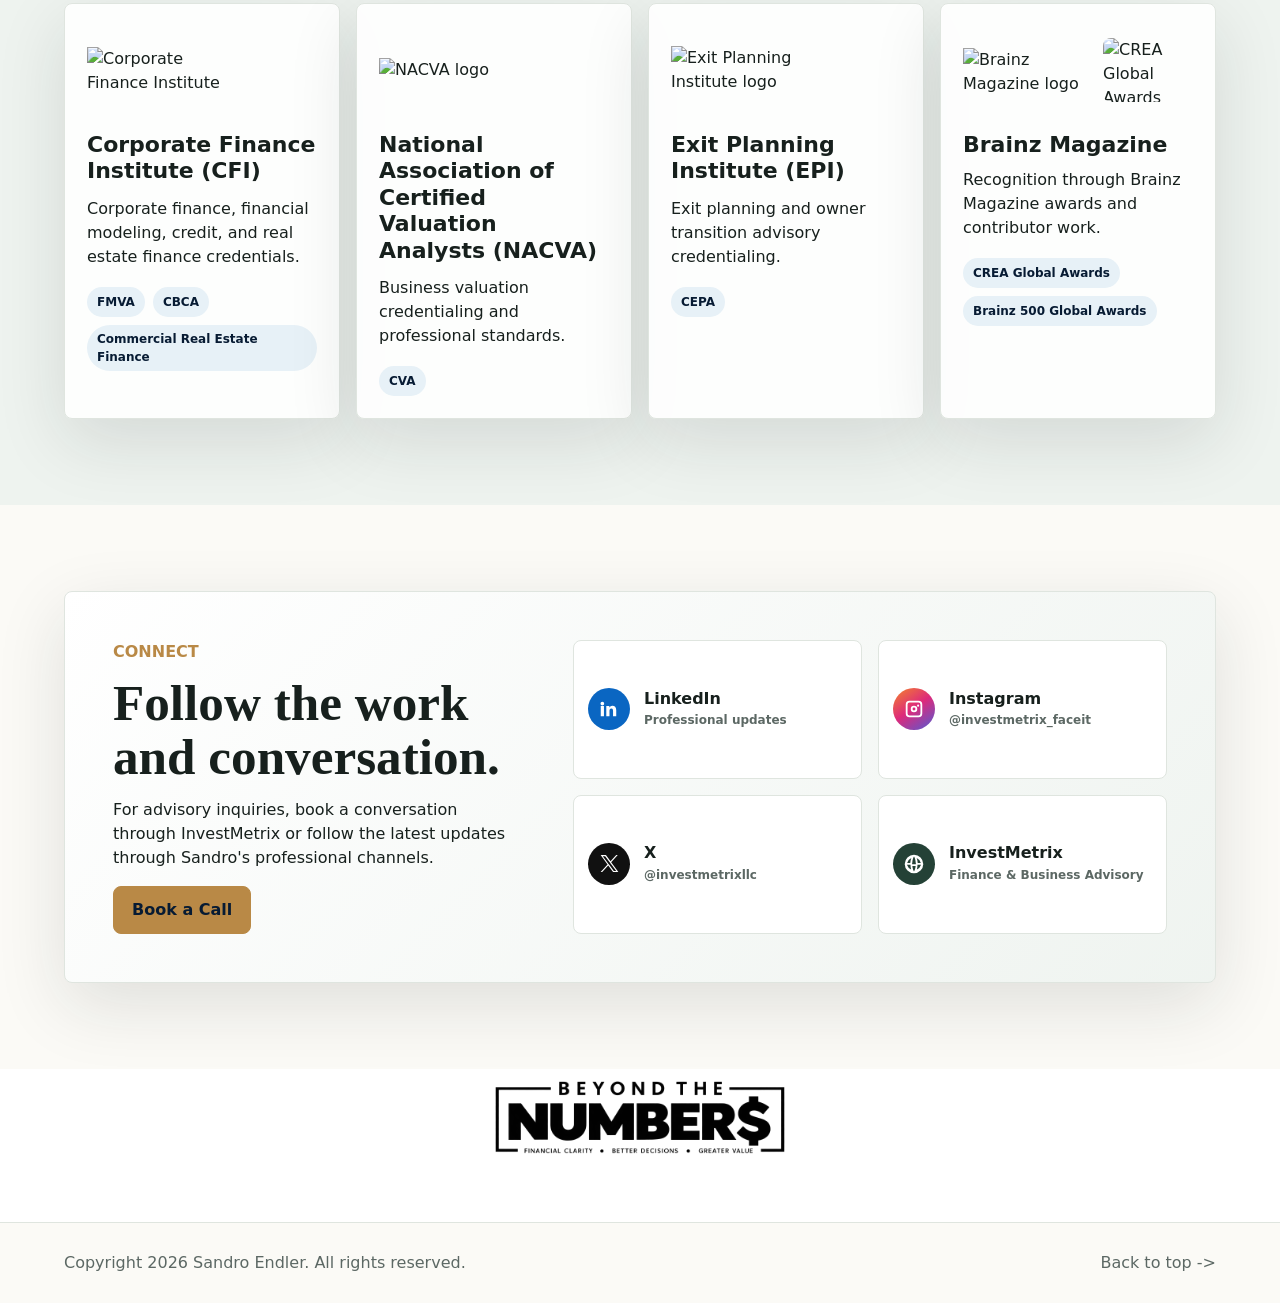
==== commit 7cbd8bf8: "Add buyer readiness article and Portuguese PDF" ====
--- a/index.html
+++ b/index.html
@@ -8,7 +8,7 @@
       name="description"
       content="Articles, books, certifications, and finance insights from Sandro Endler, business finance specialist and founder of InvestMetrix."
     />
-    <link rel="stylesheet" href="styles.css?v=portuguese-pdf-1" />
+    <link rel="stylesheet" href="styles.css?v=buyer-ready-1" />
   </head>
   <body>
     <svg class="icon-sprite" aria-hidden="true" focusable="false">
@@ -82,7 +82,7 @@
               <span>FACE IT! books</span>
             </div>
             <div>
-                <strong>29</strong>
+                <strong>30</strong>
                 <span>Articles</span>
             </div>
           </div>
@@ -253,7 +253,7 @@
       <a href="#top">Back to top</a>
     </footer>
 
-    <script src="articles.js?v=portuguese-pdf-1"></script>
-    <script src="script.js?v=portuguese-pdf-1"></script>
+    <script src="articles.js?v=buyer-ready-1"></script>
+    <script src="script.js?v=buyer-ready-1"></script>
   </body>
 </html>
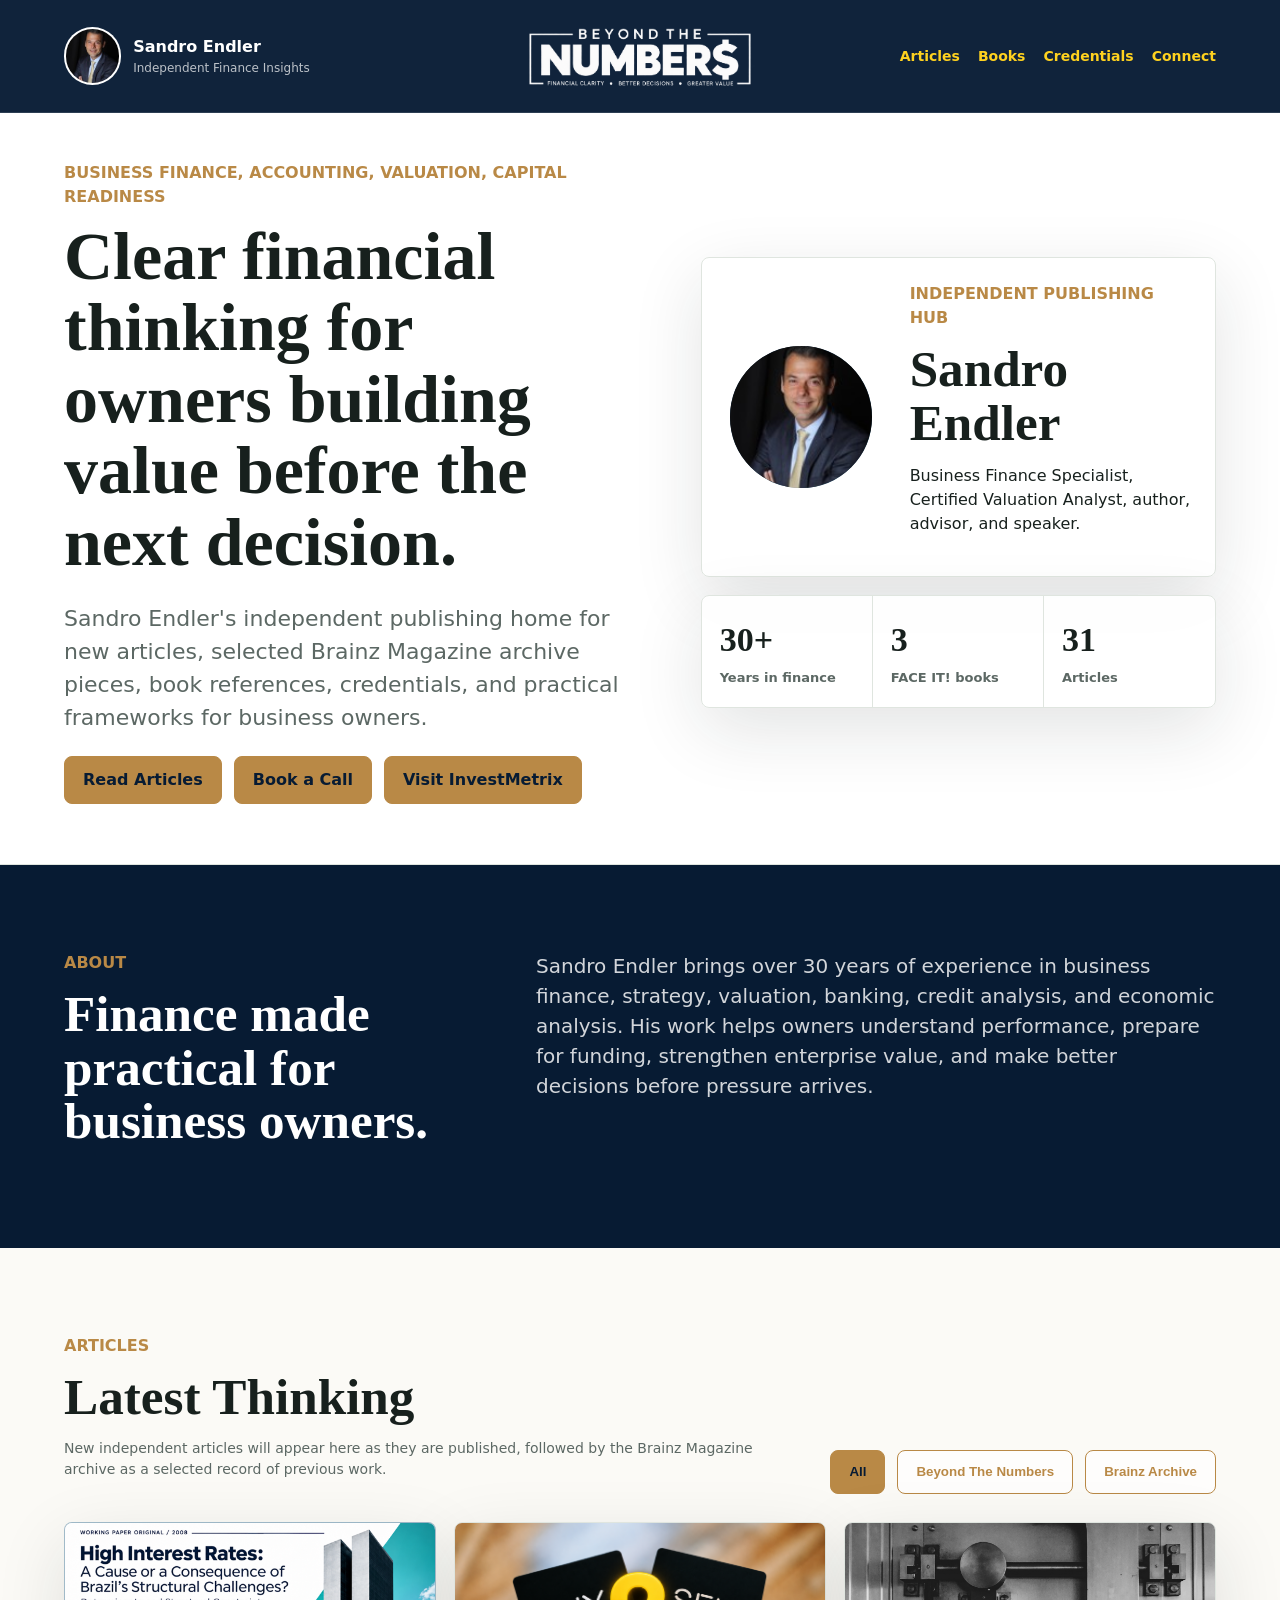
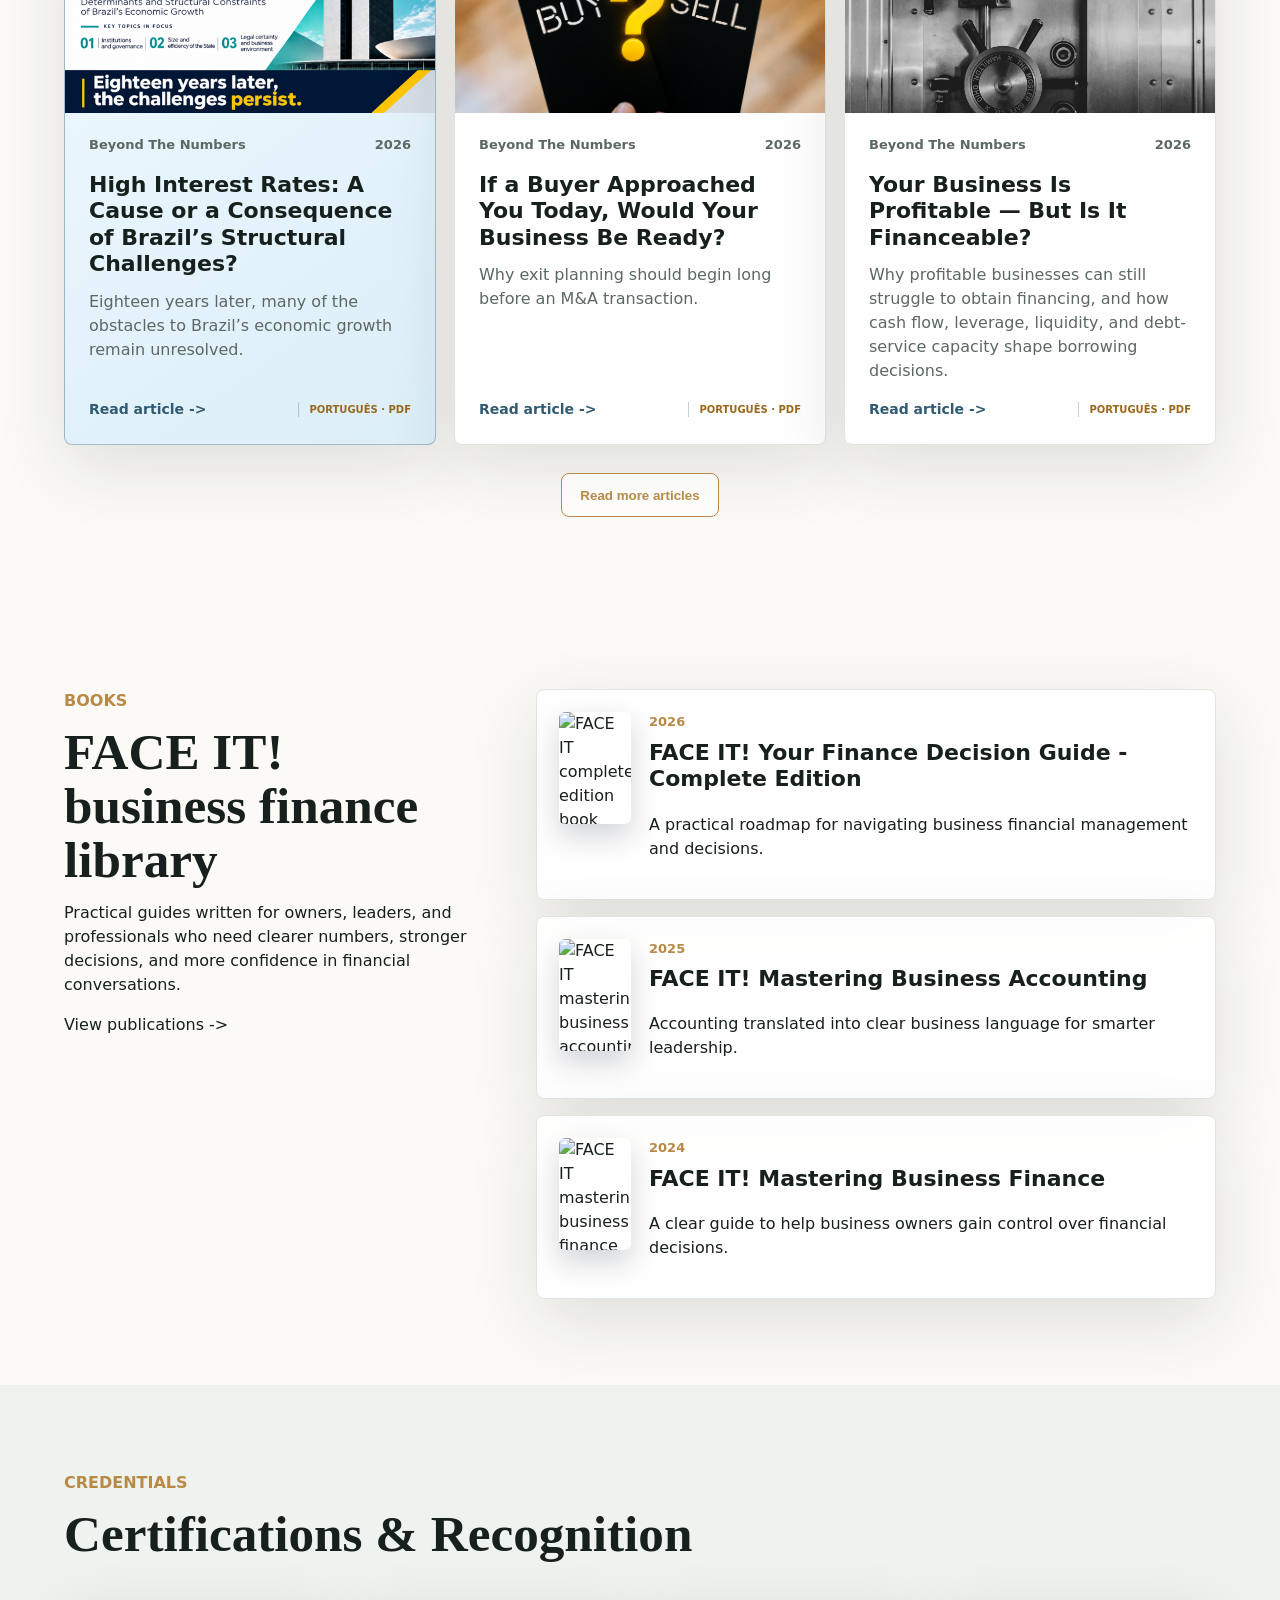
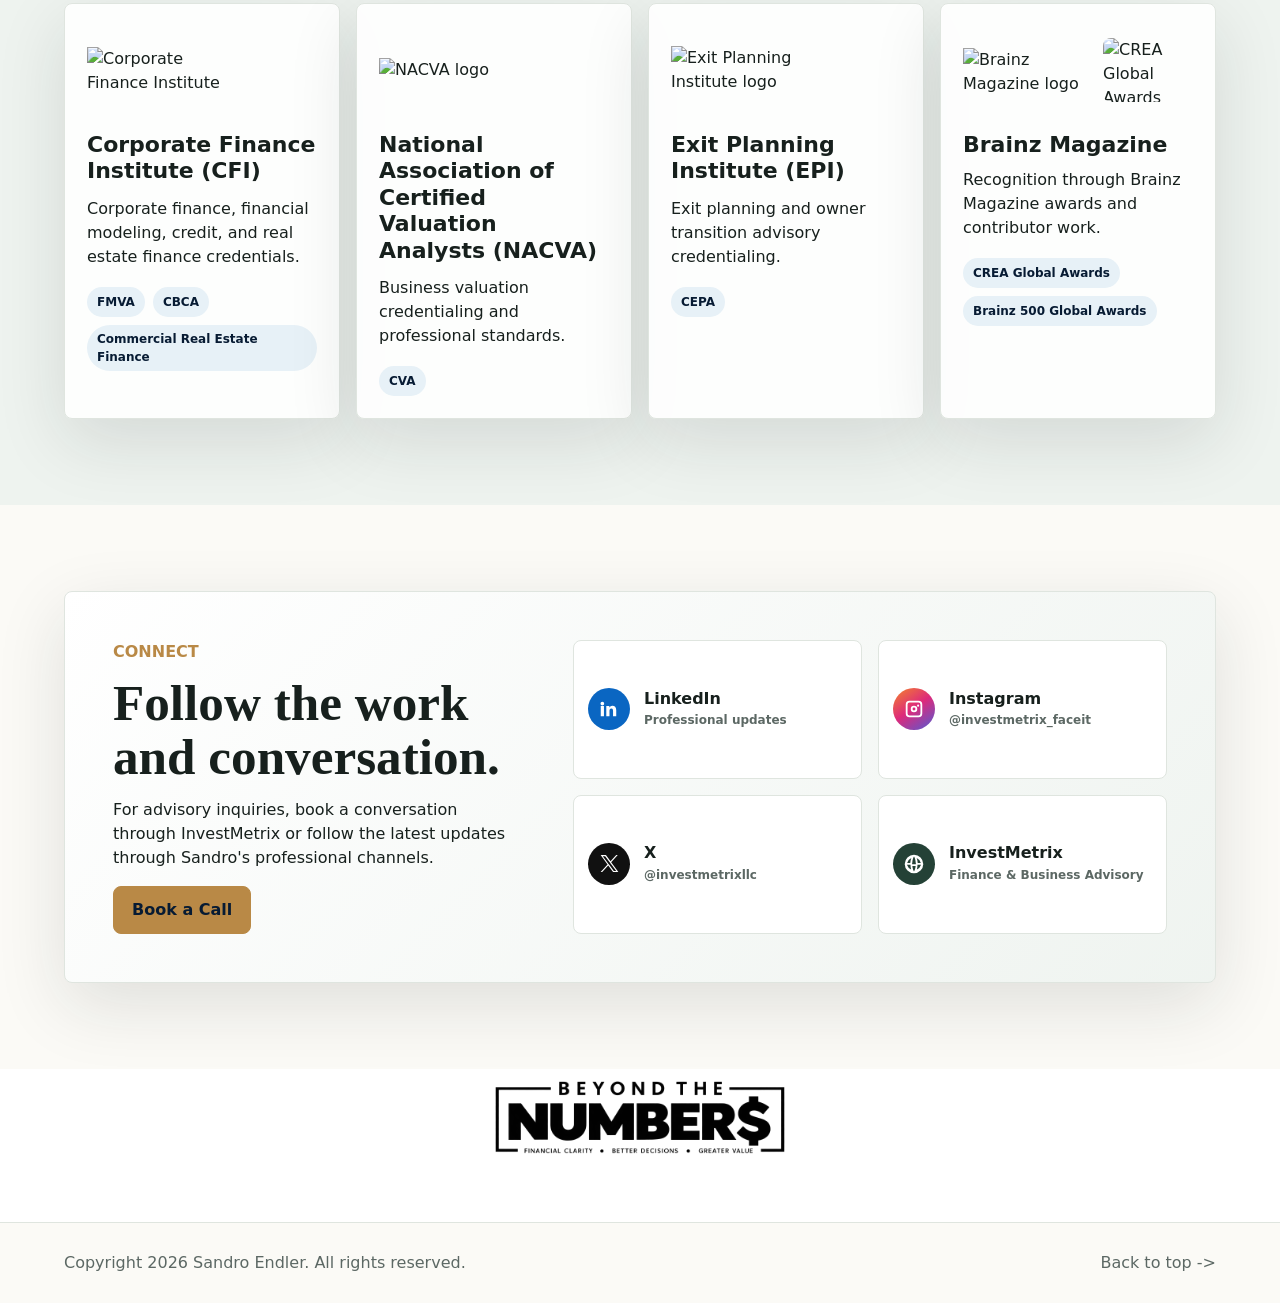
==== commit adf1770b: "Add November Brazil interest rates article" ====
--- a/index.html
+++ b/index.html
@@ -8,7 +8,7 @@
       name="description"
       content="Articles, books, certifications, and finance insights from Sandro Endler, business finance specialist and founder of InvestMetrix."
     />
-    <link rel="stylesheet" href="styles.css?v=buyer-ready-1" />
+    <link rel="stylesheet" href="styles.css?v=november-brazil-1" />
   </head>
   <body>
     <svg class="icon-sprite" aria-hidden="true" focusable="false">
@@ -82,7 +82,7 @@
               <span>FACE IT! books</span>
             </div>
             <div>
-                <strong>30</strong>
+                <strong>31</strong>
                 <span>Articles</span>
             </div>
           </div>
@@ -253,7 +253,7 @@
       <a href="#top">Back to top</a>
     </footer>
 
-    <script src="articles.js?v=buyer-ready-1"></script>
-    <script src="script.js?v=buyer-ready-1"></script>
+    <script src="articles.js?v=november-brazil-1"></script>
+    <script src="script.js?v=november-brazil-1"></script>
   </body>
 </html>
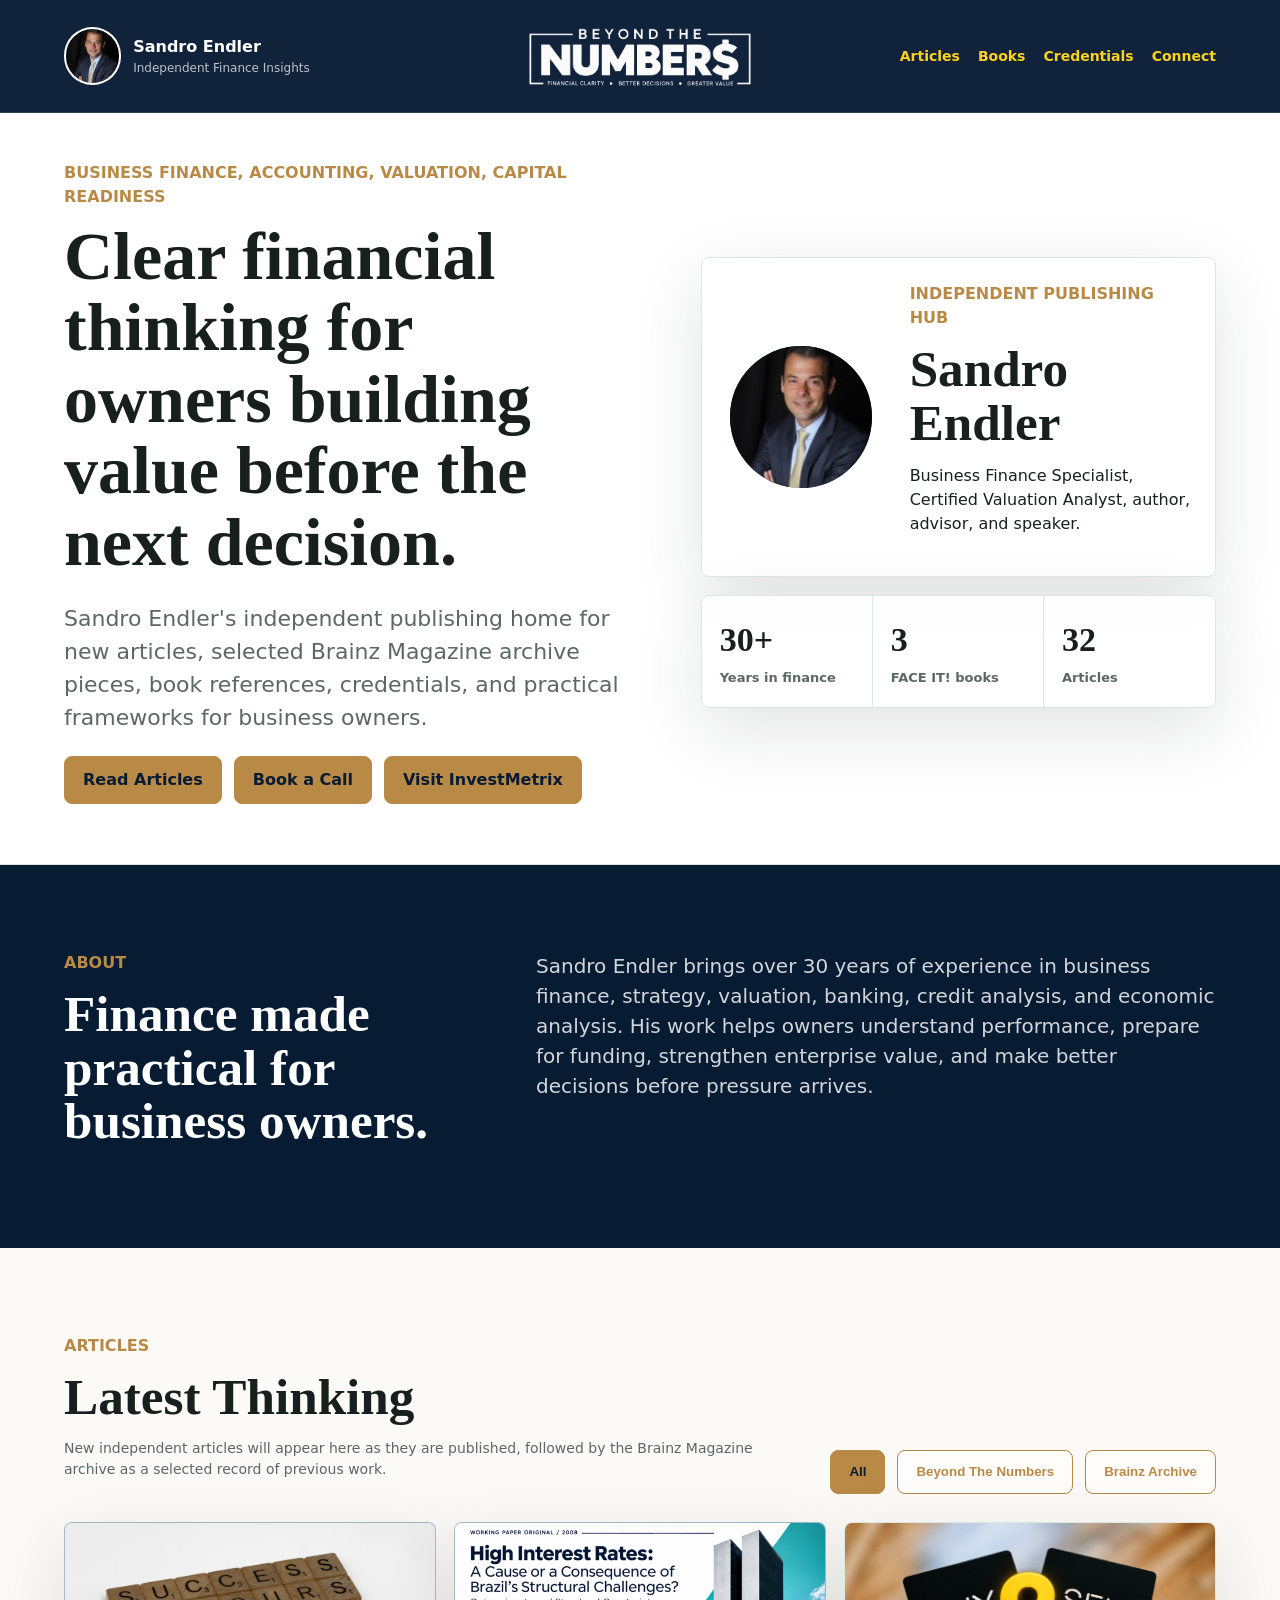
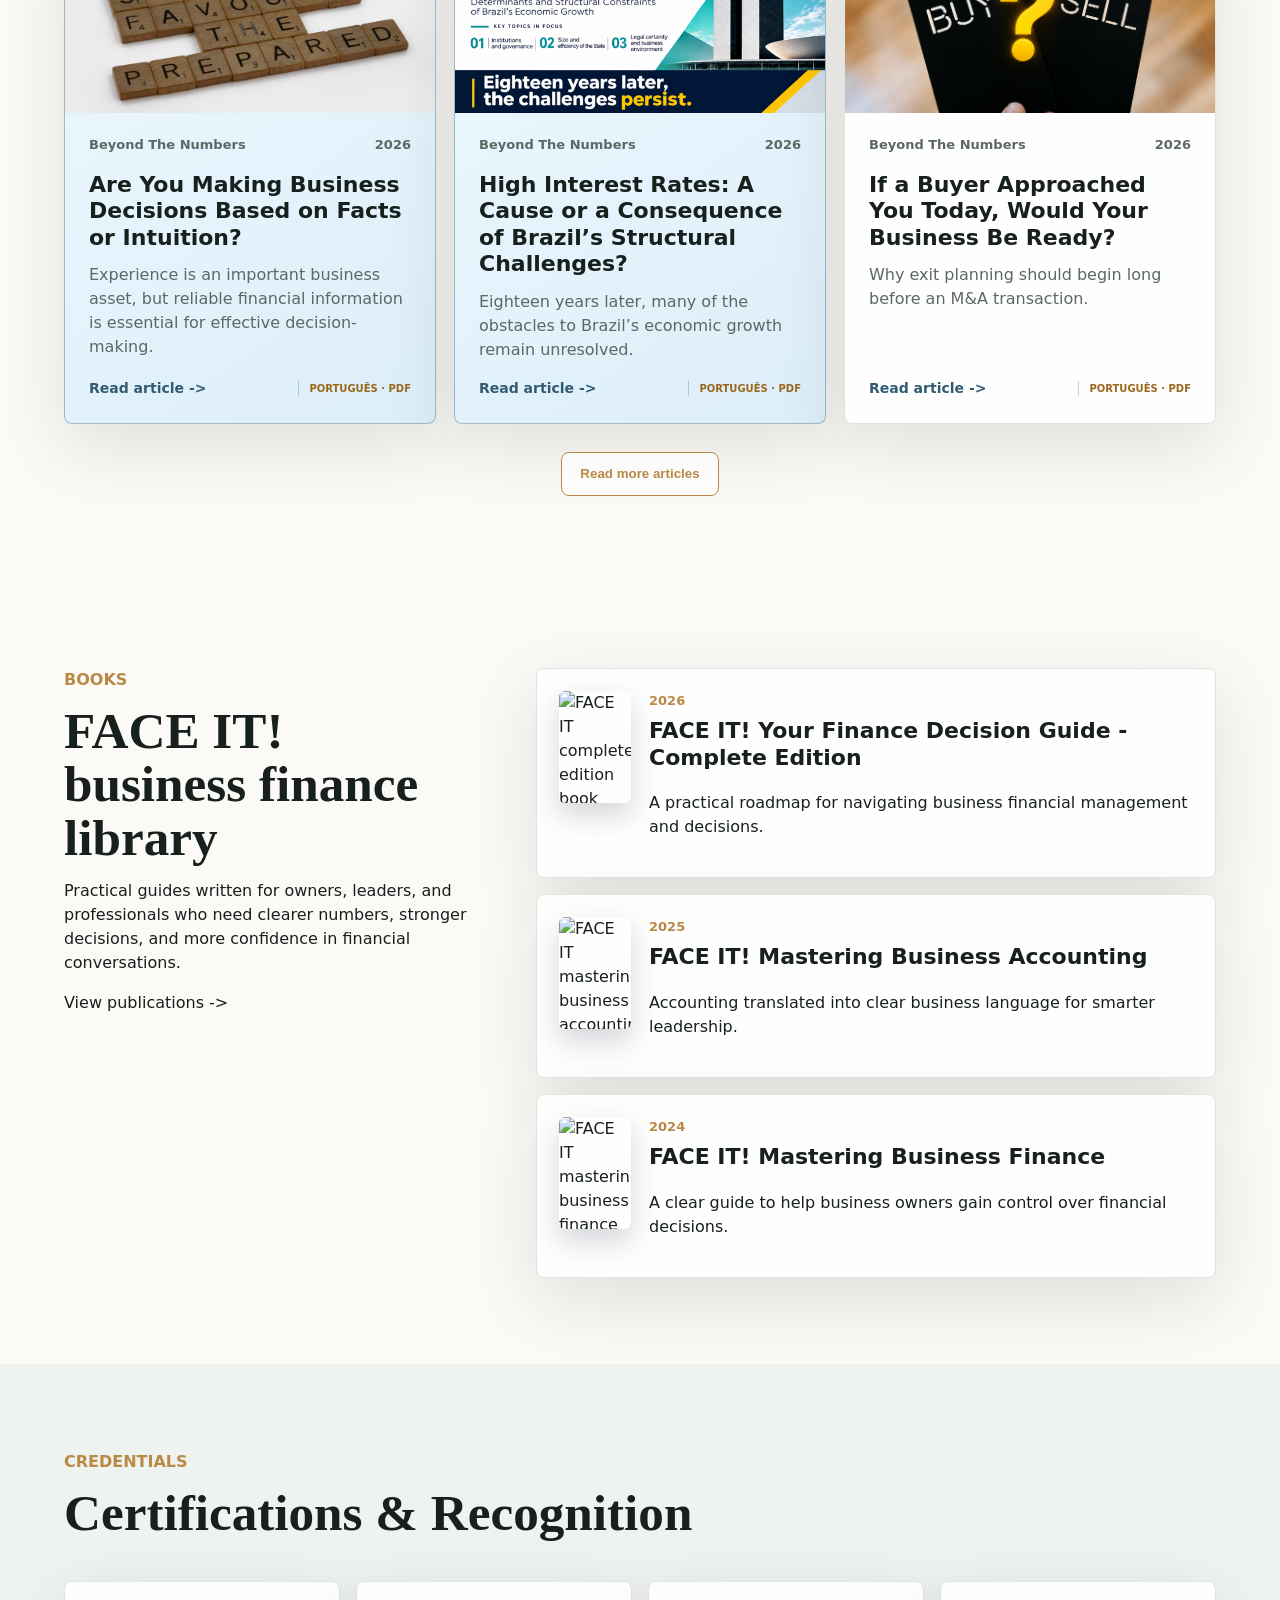
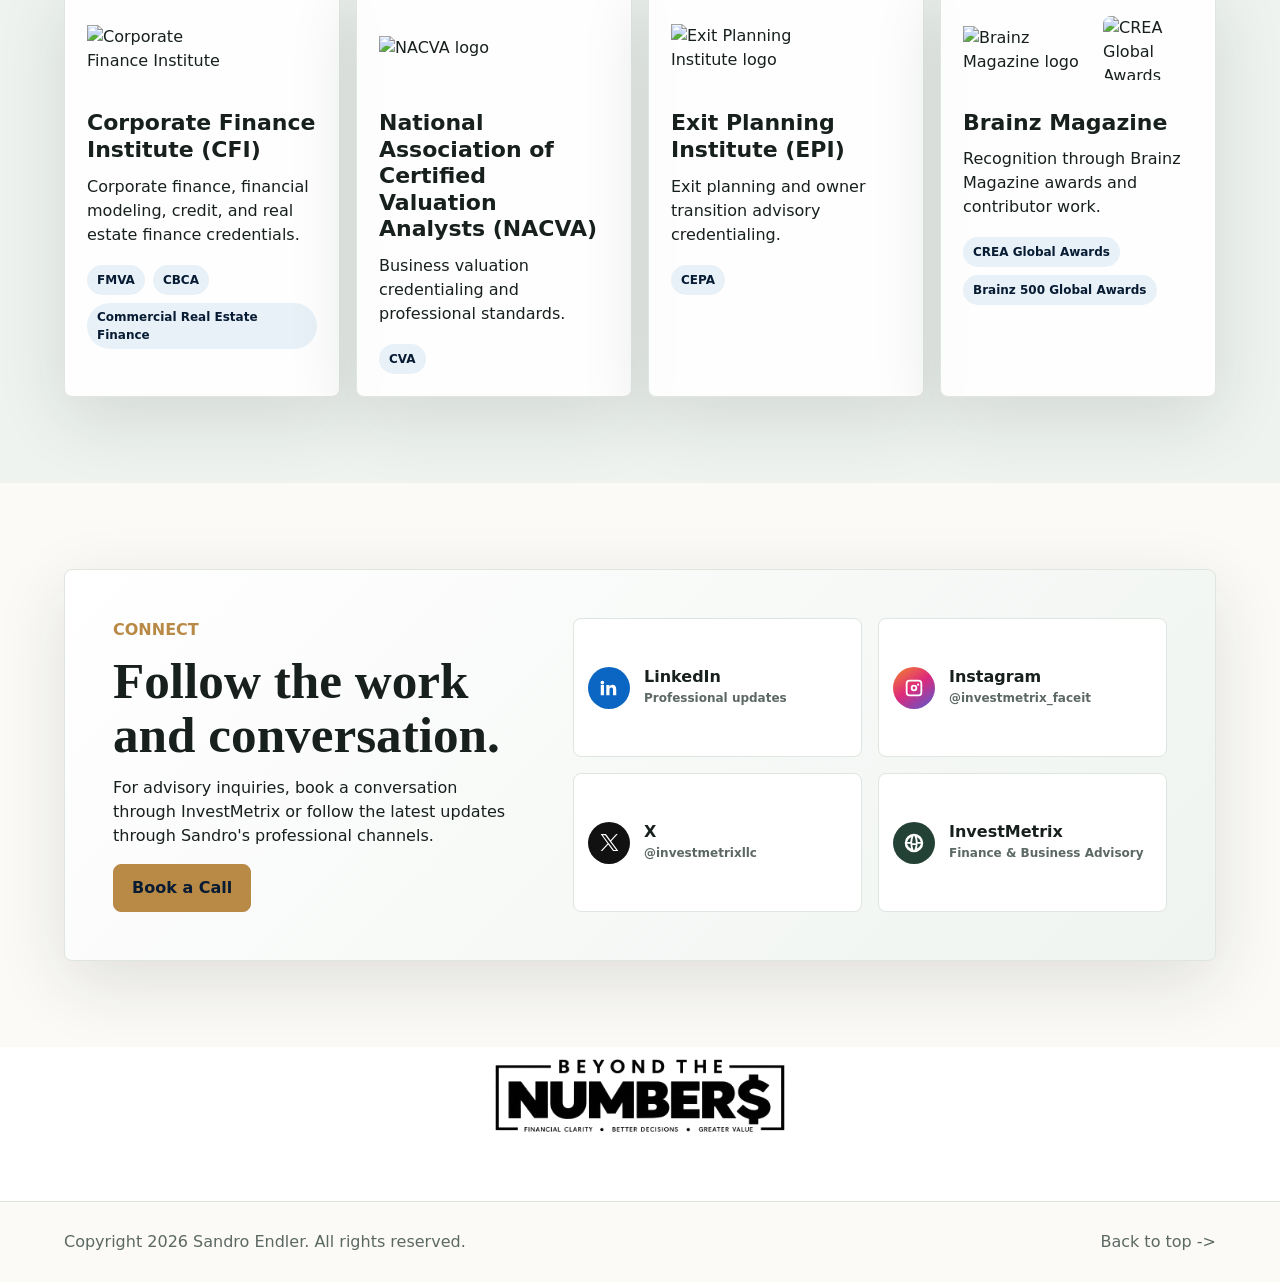
==== commit 06f20af5: "Add facts versus intuition article" ====
--- a/index.html
+++ b/index.html
@@ -8,7 +8,7 @@
       name="description"
       content="Articles, books, certifications, and finance insights from Sandro Endler, business finance specialist and founder of InvestMetrix."
     />
-    <link rel="stylesheet" href="styles.css?v=november-brazil-1" />
+    <link rel="stylesheet" href="styles.css?v=facts-intuition-1" />
   </head>
   <body>
     <svg class="icon-sprite" aria-hidden="true" focusable="false">
@@ -82,7 +82,7 @@
               <span>FACE IT! books</span>
             </div>
             <div>
-                <strong>31</strong>
+                <strong>32</strong>
                 <span>Articles</span>
             </div>
           </div>
@@ -253,7 +253,7 @@
       <a href="#top">Back to top</a>
     </footer>
 
-    <script src="articles.js?v=november-brazil-1"></script>
-    <script src="script.js?v=november-brazil-1"></script>
+    <script src="articles.js?v=facts-intuition-1"></script>
+    <script src="script.js?v=facts-intuition-1"></script>
   </body>
 </html>
